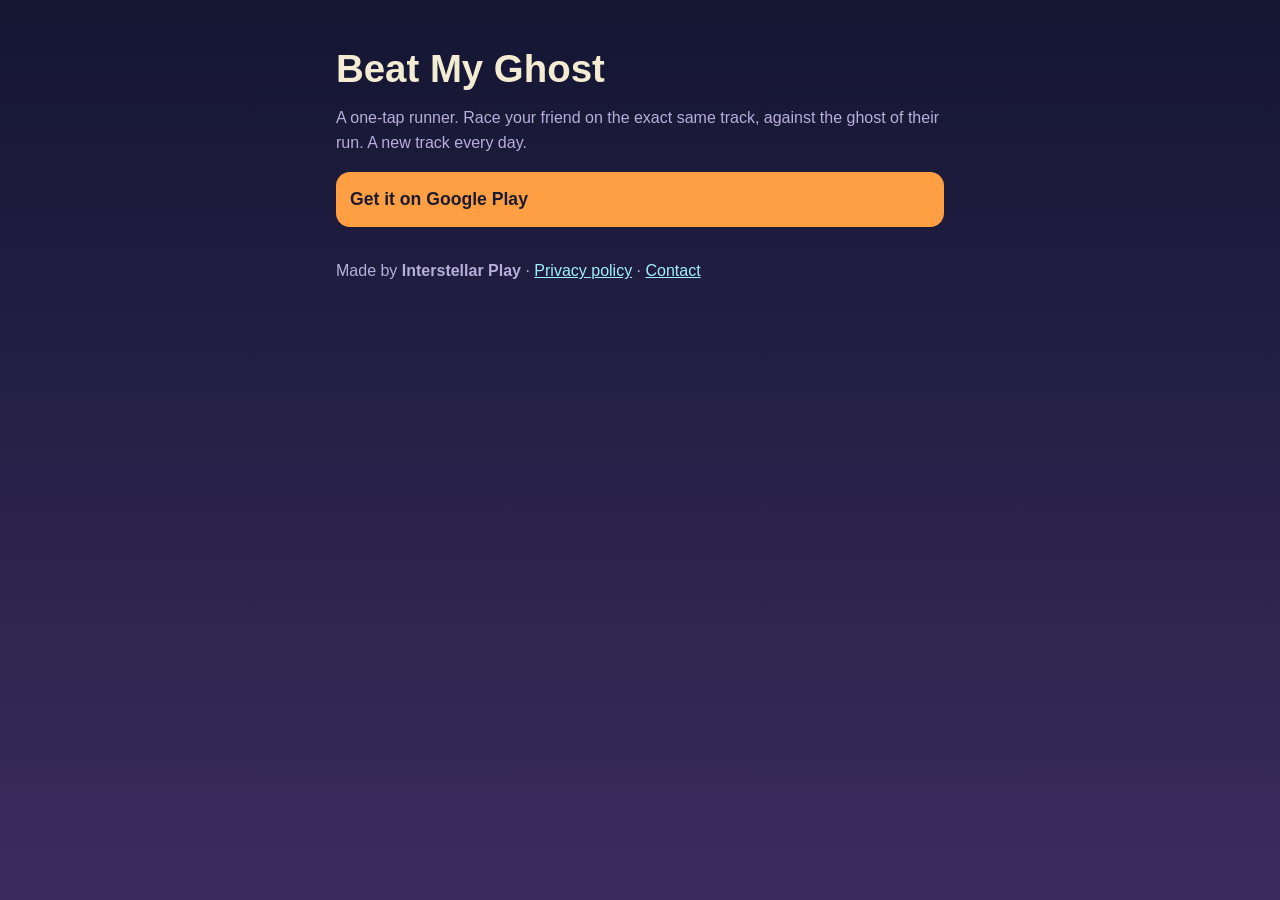
==== index.html @ 27a88cb9 "Website: home, run link page, privacy policy, app-ads.txt, assetlinks" ====
<!doctype html>
<html lang="en">
<head>
<meta charset="utf-8"><meta name="viewport" content="width=device-width, initial-scale=1">
<title>Beat My Ghost</title>
<link rel="stylesheet" href="style.css">
</head>
<body><main>
  <h1>Beat My Ghost</h1>
  <p>A one-tap runner. Race your friend on the exact same track, against the ghost of their run. A new track every day.</p>
  <a class="btn primary" href="https://play.google.com/store/apps/details?id=com.interstellarplay.beatmyghost">Get it on Google Play</a>
  <p style="margin-top:32px">Made by <strong>Interstellar Play</strong> · <a href="privacy.html">Privacy policy</a> · <a href="mailto:play.interstellargames@gmail.com">Contact</a></p>
</main></body>
</html>
---- style.css ----
:root { --bg:#141632; --bg2:#3b2c5e; --text:#f4ecd2; --muted:#b7aedc; --accent:#ff9f43; --ghost:#9ff0ff; --card:#1f1b3a; --edge:#6a5ca8; }
* { box-sizing: border-box; }
body { margin:0; min-height:100vh; font-family: "Avenir Next", Roboto, "Helvetica Neue", Arial, sans-serif;
  color:var(--text); background: linear-gradient(var(--bg), var(--bg2)) fixed; line-height:1.55; }
main { max-width: 640px; margin: 0 auto; padding: 48px 16px 64px; }
h1 { font-size: 2.4rem; line-height:1.1; margin: 0 0 12px; }
h2 { font-size: 1.2rem; margin: 32px 0 8px; color: var(--ghost); }
p, li { color: var(--muted); }
a { color: var(--ghost); }
.card { background: var(--card); border: 2px solid var(--edge); border-radius: 22px; padding: 24px; margin-top: 24px; text-align:center; }
.big { font-size: 3rem; font-weight: 700; color: var(--text); margin: 4px 0; }
.btn { display:block; padding: 14px; border-radius: 14px; margin-top: 12px; font-weight: 600; text-decoration:none; font-size: 1.1rem; }
.primary { background: var(--accent); color:#1b1b2f; }
.secondary { border: 2px solid var(--edge); color: var(--text); }
.hidden { display:none; }
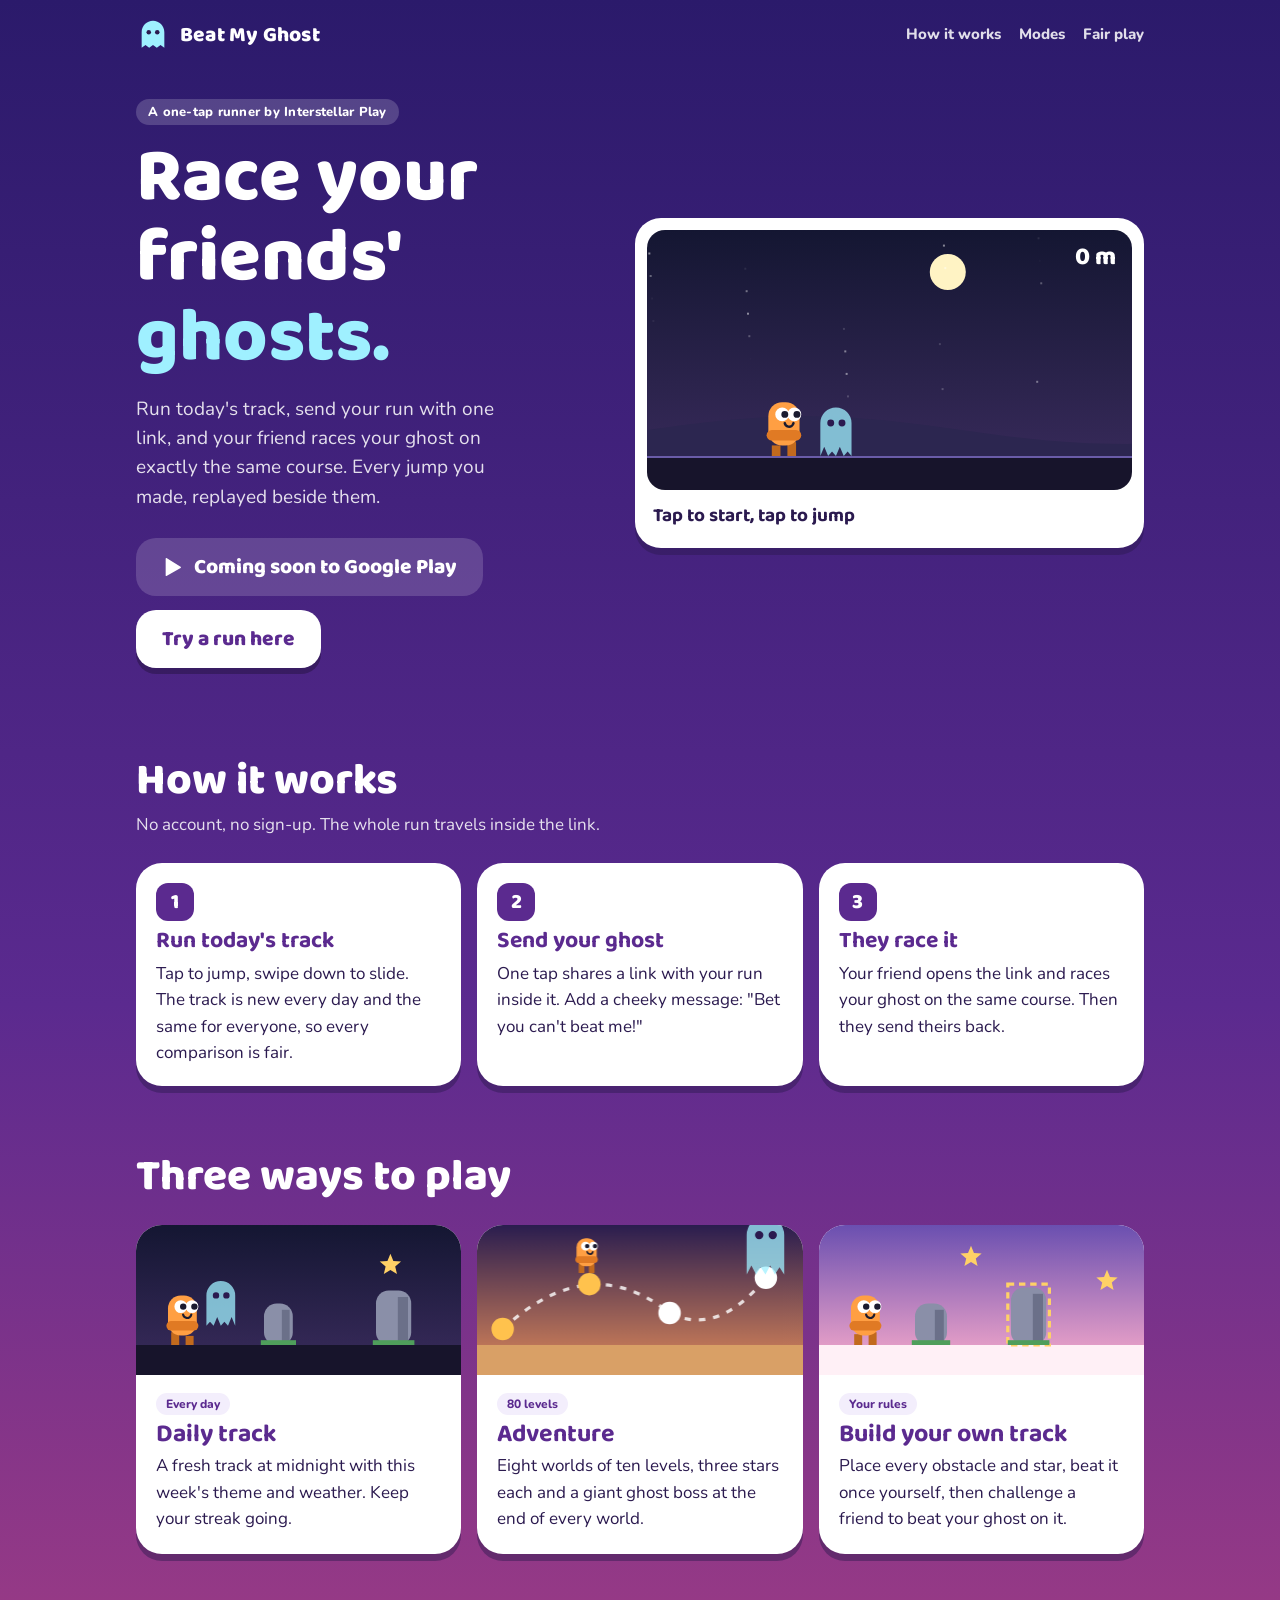
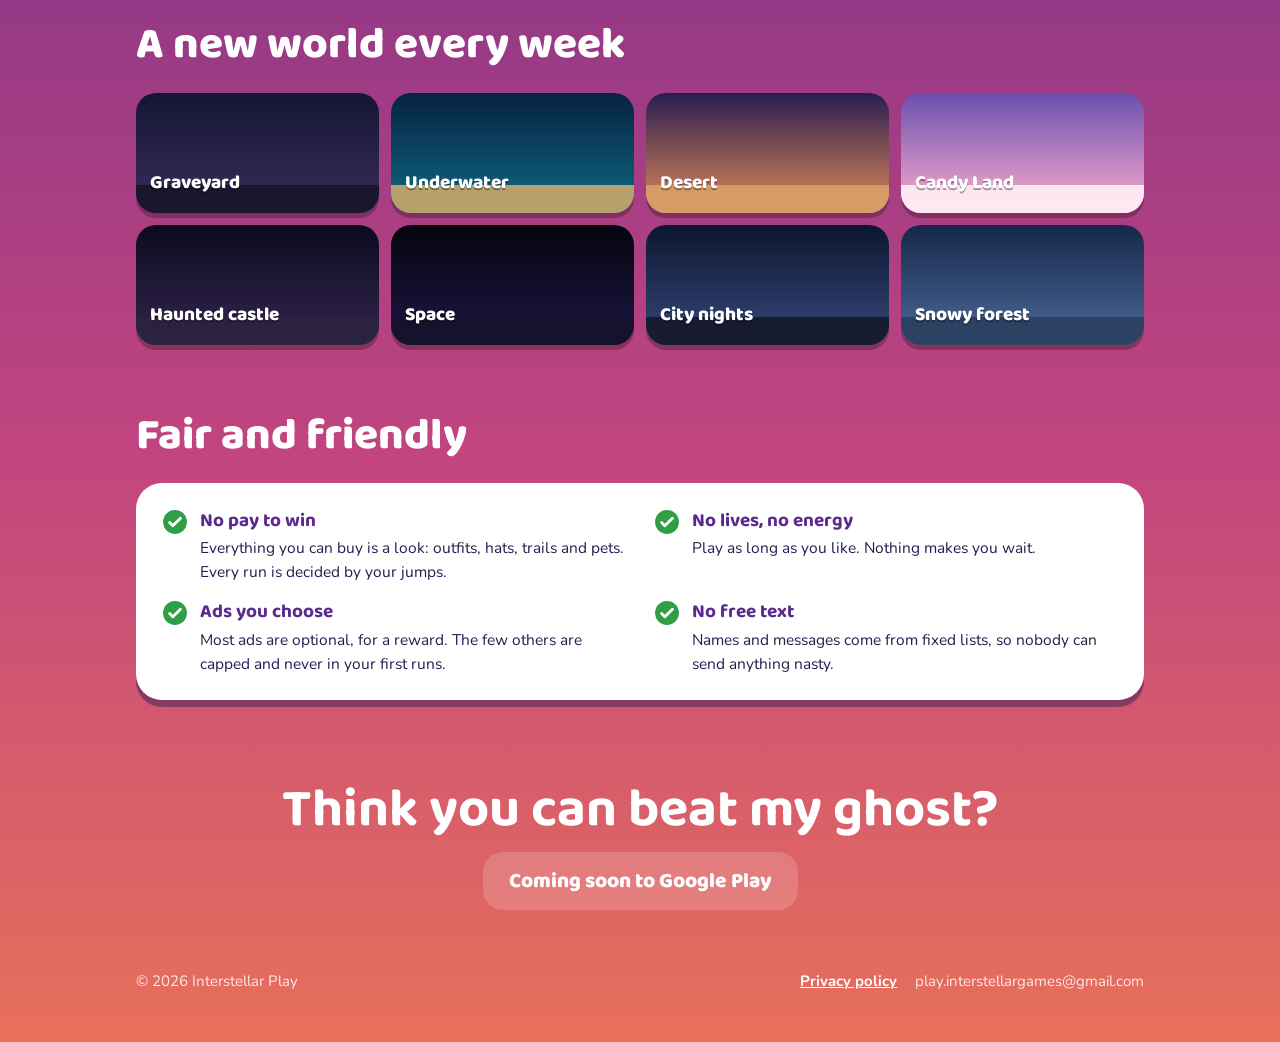
==== commit 14917791: "New site: the game's look, a playable mini run, a richer challenge page Home: hero with a one-tap mi" ====
--- a/index.html
+++ b/index.html
@@ -1,14 +1,208 @@
 <!doctype html>
 <html lang="en">
 <head>
-<meta charset="utf-8"><meta name="viewport" content="width=device-width, initial-scale=1">
-<title>Beat My Ghost</title>
-<link rel="stylesheet" href="style.css">
+<meta charset="utf-8">
+<meta name="viewport" content="width=device-width, initial-scale=1, viewport-fit=cover">
+<title>Beat My Ghost · Interstellar Play</title>
+<meta name="description" content="A one-tap runner where you race the ghost of your friend's run on the same track. A new track every day, 80 Adventure levels and tracks you build yourself.">
+<meta property="og:title" content="Beat My Ghost">
+<meta property="og:description" content="Race your friends' ghosts. A new one-tap track every day.">
+<meta property="og:image" content="https://interstellarplay.github.io/og.png">
+<meta property="og:type" content="website">
+<meta name="theme-color" content="#2b1a6b">
+<link rel="icon" href="favicon.svg" type="image/svg+xml">
+<link rel="preconnect" href="https://fonts.googleapis.com">
+<link rel="preconnect" href="https://fonts.gstatic.com" crossorigin>
+<link rel="stylesheet" href="https://fonts.googleapis.com/css2?family=Baloo+2:wght@600;800&family=Nunito:wght@600;700;800&display=swap">
+<link rel="stylesheet" href="style.css?v=2">
+<style>
+.hero { display: grid; grid-template-columns: minmax(0, 1fr) minmax(0, 1.1fr); gap: 36px; align-items: center; padding-block: 28px 56px; }
+.hero h1 { font-size: clamp(44px, 7vw, 76px); font-weight: 800; }
+.hero h1 em { font-style: normal; color: var(--ghost); }
+.hero .lede { font-size: 19px; color: var(--text-on-sky); margin-top: 16px; max-width: 34ch; }
+.cta { display: flex; flex-wrap: wrap; gap: 14px; margin-top: 26px; }
+.play { padding: 12px; }
+.play canvas { display: block; width: 100%; height: 260px; border-radius: 18px; cursor: pointer; touch-action: manipulation; }
+.play .bar { display: flex; justify-content: space-between; align-items: center; gap: 10px; padding: 12px 6px 4px; }
+.play .bar b { font-family: var(--display); font-size: 19px; color: var(--ink); }
+.play .bar span { font-size: 14px; font-weight: 800; color: var(--ink-soft); }
+.section { padding-block: 34px; }
+.section > h2 { font-size: clamp(32px, 5vw, 44px); font-weight: 800; }
+.section > p.sub { color: var(--text-on-sky); margin-top: 8px; max-width: 52ch; }
+.steps { display: grid; grid-template-columns: repeat(3, minmax(0, 1fr)); gap: 16px; margin-top: 24px; }
+.step { padding: 20px; display: flex; flex-direction: column; gap: 8px; }
+.step .n { width: 38px; height: 38px; border-radius: 12px; background: var(--sky-2); color: #fff; font-family: var(--display); font-weight: 800; font-size: 21px; display: grid; place-items: center; }
+.step h3 { font-size: 23px; color: var(--sky-2); }
+.step p { color: var(--ink); }
+.modes { display: grid; grid-template-columns: repeat(3, minmax(0, 1fr)); gap: 16px; margin-top: 24px; }
+.mode { overflow: hidden; display: flex; flex-direction: column; }
+.mode .art { height: 150px; position: relative; }
+.mode .body { padding: 18px 20px 22px; display: flex; flex-direction: column; gap: 6px; }
+.mode h3 { font-size: 25px; color: var(--sky-2); }
+.mode p { color: var(--ink); }
+.mode .tag { align-self: flex-start; font-size: 12px; font-weight: 800; padding: 2px 10px; border-radius: 999px; background: var(--card-soft); color: var(--sky-2); }
+.worlds { display: grid; grid-template-columns: repeat(4, minmax(0, 1fr)); gap: 12px; margin-top: 24px; }
+.world { border-radius: 20px; height: 120px; padding: 14px; display: flex; align-items: flex-end; font-family: var(--display); font-weight: 800; font-size: 19px; color: #fff; text-shadow: 0 2px 0 rgba(0,0,0,0.35); box-shadow: 0 5px 0 rgba(0,0,0,0.25); position: relative; overflow: hidden; }
+.world::after { content: ""; position: absolute; left: 0; right: 0; bottom: 0; height: 28px; background: var(--g); opacity: 0.9; z-index: 0; }
+.world span { position: relative; z-index: 1; }
+.fair { padding: 24px 26px; display: grid; grid-template-columns: repeat(2, minmax(0, 1fr)); gap: 14px 28px; margin-top: 24px; }
+.fair div { display: flex; gap: 12px; align-items: flex-start; }
+.fair svg { width: 26px; height: 26px; flex: none; margin-top: 2px; }
+.fair b { display: block; font-family: var(--display); font-size: 19px; color: var(--sky-2); }
+.fair p { color: var(--ink); font-size: 15.5px; }
+.final { text-align: center; padding-block: 48px 20px; display: flex; flex-direction: column; align-items: center; gap: 14px; }
+.final h2 { font-size: clamp(34px, 6vw, 54px); }
+@media (max-width: 860px) {
+  .hero { grid-template-columns: 1fr; gap: 24px; padding-top: 8px; }
+  .steps, .modes { grid-template-columns: 1fr; }
+  .worlds { grid-template-columns: repeat(2, minmax(0, 1fr)); }
+  .fair { grid-template-columns: 1fr; }
+}
+</style>
 </head>
-<body><main>
-  <h1>Beat My Ghost</h1>
-  <p>A one-tap runner. Race your friend on the exact same track, against the ghost of their run. A new track every day.</p>
-  <a class="btn primary" href="https://play.google.com/store/apps/details?id=com.interstellarplay.beatmyghost">Get it on Google Play</a>
-  <p style="margin-top:32px">Made by <strong>Interstellar Play</strong> · <a href="privacy.html">Privacy policy</a> · <a href="mailto:play.interstellargames@gmail.com">Contact</a></p>
-</main></body>
+<body>
+<div class="wrap">
+  <header class="top">
+    <a class="brand" href="./" aria-label="Beat My Ghost home">
+      <svg viewBox="0 0 24 24" aria-hidden="true"><path fill="#9ff0ff" d="M12 2C7.6 2 4 5.6 4 10v11l2.7-2 2.6 2 2.7-2 2.7 2 2.6-2 2.7 2V10C20 5.6 16.4 2 12 2z"/><circle cx="9" cy="10" r="1.6" fill="#2b1a4f"/><circle cx="15" cy="10" r="1.6" fill="#2b1a4f"/></svg>
+      <b>Beat My Ghost</b>
+    </a>
+    <nav aria-label="Sections"><a href="#how">How it works</a><a href="#modes">Modes</a><a href="#fair">Fair play</a></nav>
+  </header>
+
+  <section class="hero">
+    <div>
+      <span class="chip">A one-tap runner by Interstellar Play</span>
+      <h1 style="margin-top:14px">Race your friends' <em>ghosts.</em></h1>
+      <p class="lede">Run today's track, send your run with one link, and your friend races your ghost on exactly the same course. Every jump you made, replayed beside them.</p>
+      <div class="cta">
+        <span class="btn soon" aria-disabled="true">
+          <svg viewBox="0 0 24 24" aria-hidden="true"><path fill="#fff" d="M4 2.8v18.4c0 .5.5.8.9.6l15.4-8.7c.5-.3.5-1 0-1.3L4.9 2.2C4.5 2 4 2.3 4 2.8z"/></svg>
+          Coming soon to Google Play
+        </span>
+        <a class="btn white" href="#try">Try a run here</a>
+      </div>
+    </div>
+    <div class="card play" id="try">
+      <canvas id="game" tabindex="0" aria-label="Mini run: tap or press space to jump"></canvas>
+      <div class="bar"><b id="status">Tap to start, tap to jump</b><span id="best"></span></div>
+    </div>
+  </section>
+
+  <section class="section" id="how">
+    <h2>How it works</h2>
+    <p class="sub">No account, no sign-up. The whole run travels inside the link.</p>
+    <div class="steps">
+      <div class="card step"><span class="n">1</span><h3>Run today's track</h3><p>Tap to jump, swipe down to slide. The track is new every day and the same for everyone, so every comparison is fair.</p></div>
+      <div class="card step"><span class="n">2</span><h3>Send your ghost</h3><p>One tap shares a link with your run inside it. Add a cheeky message: "Bet you can't beat me!"</p></div>
+      <div class="card step"><span class="n">3</span><h3>They race it</h3><p>Your friend opens the link and races your ghost on the same course. Then they send theirs back.</p></div>
+    </div>
+  </section>
+
+  <section class="section" id="modes">
+    <h2>Three ways to play</h2>
+    <div class="modes">
+      <div class="card mode"><canvas class="art" data-art="daily" aria-hidden="true"></canvas><div class="body"><span class="tag">Every day</span><h3>Daily track</h3><p>A fresh track at midnight with this week's theme and weather. Keep your streak going.</p></div></div>
+      <div class="card mode"><canvas class="art" data-art="adventure" aria-hidden="true"></canvas><div class="body"><span class="tag">80 levels</span><h3>Adventure</h3><p>Eight worlds of ten levels, three stars each and a giant ghost boss at the end of every world.</p></div></div>
+      <div class="card mode"><canvas class="art" data-art="build" aria-hidden="true"></canvas><div class="body"><span class="tag">Your rules</span><h3>Build your own track</h3><p>Place every obstacle and star, beat it once yourself, then challenge a friend to beat your ghost on it.</p></div></div>
+    </div>
+  </section>
+
+  <section class="section">
+    <h2>A new world every week</h2>
+    <div class="worlds">
+      <div class="world" style="background:linear-gradient(#141632,#3b2c5e);--g:#17142b"><span>Graveyard</span></div>
+      <div class="world" style="background:linear-gradient(#06223f,#0f6a86);--g:#c9a86a"><span>Underwater</span></div>
+      <div class="world" style="background:linear-gradient(#2a1d4f,#e08a5a);--g:#d9a066"><span>Desert</span></div>
+      <div class="world" style="background:linear-gradient(#6a4fb0,#ffafcc);--g:#fff0f6"><span>Candy Land</span></div>
+      <div class="world" style="background:linear-gradient(#0b0a1e,#34264f);--g:#2b2440"><span>Haunted castle</span></div>
+      <div class="world" style="background:linear-gradient(#04050d,#1c1747);--g:#15122b"><span>Space</span></div>
+      <div class="world" style="background:linear-gradient(#0d1630,#34497a);--g:#14182a"><span>City nights</span></div>
+      <div class="world" style="background:linear-gradient(#16274a,#4d6b99);--g:#2a3f5f"><span>Snowy forest</span></div>
+    </div>
+  </section>
+
+  <section class="section" id="fair">
+    <h2>Fair and friendly</h2>
+    <div class="card fair">
+      <div><svg viewBox="0 0 24 24" aria-hidden="true"><circle cx="12" cy="12" r="11" fill="#2f9e44"/><path d="M7 12.5l3 3 7-7" stroke="#fff" stroke-width="2.6" fill="none" stroke-linecap="round" stroke-linejoin="round"/></svg><p><b>No pay to win</b>Everything you can buy is a look: outfits, hats, trails and pets. Every run is decided by your jumps.</p></div>
+      <div><svg viewBox="0 0 24 24" aria-hidden="true"><circle cx="12" cy="12" r="11" fill="#2f9e44"/><path d="M7 12.5l3 3 7-7" stroke="#fff" stroke-width="2.6" fill="none" stroke-linecap="round" stroke-linejoin="round"/></svg><p><b>No lives, no energy</b>Play as long as you like. Nothing makes you wait.</p></div>
+      <div><svg viewBox="0 0 24 24" aria-hidden="true"><circle cx="12" cy="12" r="11" fill="#2f9e44"/><path d="M7 12.5l3 3 7-7" stroke="#fff" stroke-width="2.6" fill="none" stroke-linecap="round" stroke-linejoin="round"/></svg><p><b>Ads you choose</b>Most ads are optional, for a reward. The few others are capped and never in your first runs.</p></div>
+      <div><svg viewBox="0 0 24 24" aria-hidden="true"><circle cx="12" cy="12" r="11" fill="#2f9e44"/><path d="M7 12.5l3 3 7-7" stroke="#fff" stroke-width="2.6" fill="none" stroke-linecap="round" stroke-linejoin="round"/></svg><p><b>No free text</b>Names and messages come from fixed lists, so nobody can send anything nasty.</p></div>
+    </div>
+  </section>
+
+  <section class="final">
+    <h2>Think you can beat my ghost?</h2>
+    <span class="btn soon" aria-disabled="true">Coming soon to Google Play</span>
+  </section>
+
+  <footer>
+    <div class="row">
+      <span>© 2026 Interstellar Play</span>
+      <nav aria-label="Footer"><a href="privacy.html">Privacy policy</a><span>play.interstellargames@gmail.com</span></nav>
+    </div>
+  </footer>
+</div>
+<script src="art.js?v=2"></script>
+<script>
+(function () {
+  var status = document.getElementById("status"), bestEl = document.getElementById("best");
+  var game = Art.miniGame(document.getElementById("game"), {
+    ghostEnd: 150,
+    onState: function (s, m, best) {
+      if (s === "playing") status.textContent = "Beat Max's ghost: 150 m";
+      else if (s === "beat") status.textContent = "You beat Max's ghost!";
+      else if (s === "over") {
+        status.textContent = m > 150 ? "You beat Max with " + m + " m! Tap to go again" : "Crashed at " + m + " m. Tap to retry";
+        bestEl.textContent = "Best " + best + " m";
+      }
+    }
+  });
+  if (game.best() > 0) bestEl.textContent = "Best " + game.best() + " m";
+
+  // Little scenes on the mode cards.
+  var arts = document.querySelectorAll("canvas[data-art]");
+  function paint() {
+    arts.forEach(function (cv) {
+      var r = cv.getBoundingClientRect(), dpr = Math.min(devicePixelRatio || 1, 2);
+      cv.width = r.width * dpr; cv.height = r.height * dpr;
+      var c = cv.getContext("2d");
+      c.setTransform(dpr, 0, 0, dpr, 0, 0);
+      var W = r.width, H = r.height, gy = H - 30, kind = cv.dataset.art;
+      var top = { daily: ["#141632", "#3b2c5e"], adventure: ["#2a1d4f", "#e08a5a"], build: ["#6a4fb0", "#ffafcc"] }[kind];
+      var gr = c.createLinearGradient(0, 0, 0, H);
+      gr.addColorStop(0, top[0]); gr.addColorStop(1, top[1]);
+      c.fillStyle = gr; c.fillRect(0, 0, W, H);
+      c.fillStyle = kind === "adventure" ? "#d9a066" : kind === "build" ? "#fff0f6" : "#17142b";
+      c.fillRect(0, gy, W, H - gy);
+      c.save(); c.translate(0, gy); c.scale(1.6, 1.6);
+      if (kind === "daily") {
+        Art.stone(c, 80, 0, 18, 26); Art.stone(c, 150, 0, 22, 34);
+        Art.star(c, 159, -50, 7);
+        Art.ghost(c, 44, -12, 1, 1); Art.runner(c, 20, 0, 1, 0.3);
+      } else if (kind === "adventure") {
+        c.strokeStyle = "rgba(255,255,255,0.8)"; c.lineWidth = 2; c.setLineDash([4, 5]);
+        c.beginPath(); c.moveTo(16, -10); c.quadraticCurveTo(70, -60, 120, -20); c.quadraticCurveTo(150, -5, 180, -42); c.stroke();
+        c.setLineDash([]);
+        [[16, -10], [70, -38], [120, -20], [180, -42]].forEach(function (p, i) {
+          c.fillStyle = i < 2 ? "#ffc24d" : "#fff"; c.beginPath(); c.arc(p[0], p[1], 7, 0, 7); c.fill();
+        });
+        Art.ghost(c, 168, -44, 1.3, 2);
+        Art.runner(c, 62, -45, 0.7, 0);
+      } else {
+        c.strokeStyle = "#ffd166"; c.lineWidth = 2; c.setLineDash([4, 3]);
+        c.strokeRect(118, -38, 26, 38); c.setLineDash([]);
+        Art.stone(c, 60, 0, 20, 26); Art.stone(c, 120, 0, 22, 36);
+        Art.star(c, 95, -55, 7); Art.star(c, 180, -40, 7);
+        Art.runner(c, 20, 0, 1, 0.5);
+      }
+      c.restore();
+    });
+  }
+  paint();
+  addEventListener("resize", paint);
+})();
+</script>
+</body>
 </html>
--- a/style.css
+++ b/style.css
@@ -1,15 +1,109 @@
-:root { --bg:#141632; --bg2:#3b2c5e; --text:#f4ecd2; --muted:#b7aedc; --accent:#ff9f43; --ghost:#9ff0ff; --card:#1f1b3a; --edge:#6a5ca8; }
+/* Interstellar Play site: the game's B2 look (night-to-sunset sky, white cards
+   with a darker lip, gold buttons). One deliberate look, the same in light and
+   dark mode, so every colour is set explicitly. */
+:root {
+  --sky-1: #2b1a6b;
+  --sky-2: #5b2a8f;
+  --sky-3: #c2457f;
+  --sky-4: #ff9f43;
+  --ink: #2b1a4f;
+  --ink-soft: #6b5d8f;
+  --card: #ffffff;
+  --card-soft: #f3eefc;
+  --lip: rgba(43, 26, 79, 0.45);
+  --gold: #ffc24d;
+  --gold-lip: #c26a1d;
+  --ghost: #9ff0ff;
+  --runner: #ff9f43;
+  --white: #ffffff;
+  --text-on-sky: rgba(255, 255, 255, 0.86);
+  --display: "Baloo 2", "Trebuchet MS", system-ui, sans-serif;
+  --body: "Nunito", "Segoe UI", system-ui, sans-serif;
+  color-scheme: dark;
+}
 * { box-sizing: border-box; }
-body { margin:0; min-height:100vh; font-family: "Avenir Next", Roboto, "Helvetica Neue", Arial, sans-serif;
-  color:var(--text); background: linear-gradient(var(--bg), var(--bg2)) fixed; line-height:1.55; }
-main { max-width: 640px; margin: 0 auto; padding: 48px 16px 64px; }
-h1 { font-size: 2.4rem; line-height:1.1; margin: 0 0 12px; }
-h2 { font-size: 1.2rem; margin: 32px 0 8px; color: var(--ghost); }
-p, li { color: var(--muted); }
+html { background: var(--sky-1); }
+body {
+  margin: 0;
+  font-family: var(--body);
+  font-size: 17px;
+  line-height: 1.55;
+  color: var(--white);
+  background: linear-gradient(180deg, var(--sky-1) 0%, var(--sky-2) 38%, var(--sky-3) 78%, #e8705a 100%);
+  min-height: 100%;
+}
+.wrap {
+  max-width: 1040px;
+  margin: 0 auto;
+  padding-left: max(16px, env(safe-area-inset-left, 0px));
+  padding-right: max(16px, env(safe-area-inset-right, 0px));
+}
+h1, h2, h3 { font-family: var(--display); line-height: 1.05; margin: 0; text-wrap: balance; }
+p { margin: 0; }
 a { color: var(--ghost); }
-.card { background: var(--card); border: 2px solid var(--edge); border-radius: 22px; padding: 24px; margin-top: 24px; text-align:center; }
-.big { font-size: 3rem; font-weight: 700; color: var(--text); margin: 4px 0; }
-.btn { display:block; padding: 14px; border-radius: 14px; margin-top: 12px; font-weight: 600; text-decoration:none; font-size: 1.1rem; }
-.primary { background: var(--accent); color:#1b1b2f; }
-.secondary { border: 2px solid var(--edge); color: var(--text); }
-.hidden { display:none; }
+a:focus-visible, button:focus-visible { outline: 3px solid var(--gold); outline-offset: 3px; }
+
+/* Top bar */
+.top { display: flex; align-items: center; justify-content: space-between; gap: 12px; padding-block: 18px; }
+.brand { display: flex; align-items: center; gap: 10px; text-decoration: none; color: var(--white); }
+.brand svg { width: 34px; height: 34px; flex: none; }
+.brand b { font-family: var(--display); font-size: 21px; font-weight: 800; letter-spacing: 0.01em; }
+.top nav { display: flex; gap: 18px; font-weight: 800; font-size: 15px; }
+.top nav a { color: var(--text-on-sky); text-decoration: none; }
+.top nav a:hover { color: var(--white); }
+
+/* Buttons */
+.btn {
+  display: inline-flex; align-items: center; justify-content: center; gap: 10px;
+  min-height: 58px; padding: 0 26px; border-radius: 20px; border: none;
+  font-family: var(--display); font-weight: 800; font-size: 21px; text-decoration: none; cursor: pointer;
+  background: var(--gold); color: #3b1f6e; box-shadow: 0 6px 0 var(--gold-lip);
+  transition: transform 0.08s ease, box-shadow 0.08s ease;
+}
+.btn:active { transform: translateY(5px); box-shadow: 0 1px 0 var(--gold-lip); }
+.btn.white { background: var(--white); color: var(--sky-2); box-shadow: 0 6px 0 rgba(0, 0, 0, 0.25); }
+.btn.white:active { box-shadow: 0 1px 0 rgba(0, 0, 0, 0.25); }
+.btn.soon { background: rgba(255, 255, 255, 0.16); color: var(--white); box-shadow: none; cursor: default; }
+.btn svg { width: 22px; height: 22px; flex: none; }
+.card .btn.soon { background: var(--card-soft); color: var(--sky-2); }
+.card .btn.soon svg path { fill: var(--sky-2); }
+
+/* Cards */
+.card { background: var(--card); color: var(--ink); border-radius: 26px; box-shadow: 0 7px 0 var(--lip); }
+.chip {
+  display: inline-block; padding: 3px 12px; border-radius: 999px; font-weight: 800; font-size: 13px;
+  background: rgba(255, 255, 255, 0.18); color: var(--white); letter-spacing: 0.02em;
+}
+
+/* Footer */
+footer { padding-block: 40px 48px; color: var(--text-on-sky); font-size: 15px; }
+footer .row { display: flex; flex-wrap: wrap; gap: 10px 22px; align-items: center; justify-content: space-between; }
+footer nav { display: flex; flex-wrap: wrap; gap: 8px 18px; }
+footer a { color: var(--white); font-weight: 700; }
+
+/* Long text pages (privacy) */
+.doc { padding: 26px 22px; margin-block: 8px 24px; max-width: 760px; }
+.doc h1 { font-size: 34px; color: var(--sky-2); margin-bottom: 6px; }
+.doc h2 { font-size: 22px; color: var(--sky-2); margin: 26px 0 6px; }
+.doc p, .doc li { color: var(--ink); max-width: 68ch; }
+.doc p + p { margin-top: 10px; }
+.doc a { color: var(--sky-2); }
+
+@media (max-width: 560px) {
+  body { font-size: 16px; }
+  .top nav { display: none; }
+  .btn { width: 100%; font-size: 18px; padding: 0 16px; min-height: 54px; }
+}
+@media (prefers-reduced-motion: reduce) {
+  .btn { transition: none; }
+}
+
+/* Plain pages that are just <body><main> (Dodge Kingdom's privacy policy). */
+body > main:not(.page) {
+  max-width: 760px; margin: 0 auto; padding-block: 40px 56px;
+  padding-left: max(16px, env(safe-area-inset-left, 0px)); padding-right: max(16px, env(safe-area-inset-right, 0px));
+}
+body > main:not(.page) h1 { font-size: 38px; margin-bottom: 10px; }
+body > main:not(.page) h2 { font-size: 23px; margin: 26px 0 6px; color: var(--ghost); }
+body > main:not(.page) p, body > main:not(.page) li { color: var(--text-on-sky); max-width: 68ch; }
+body > main:not(.page) p + p { margin-top: 10px; }
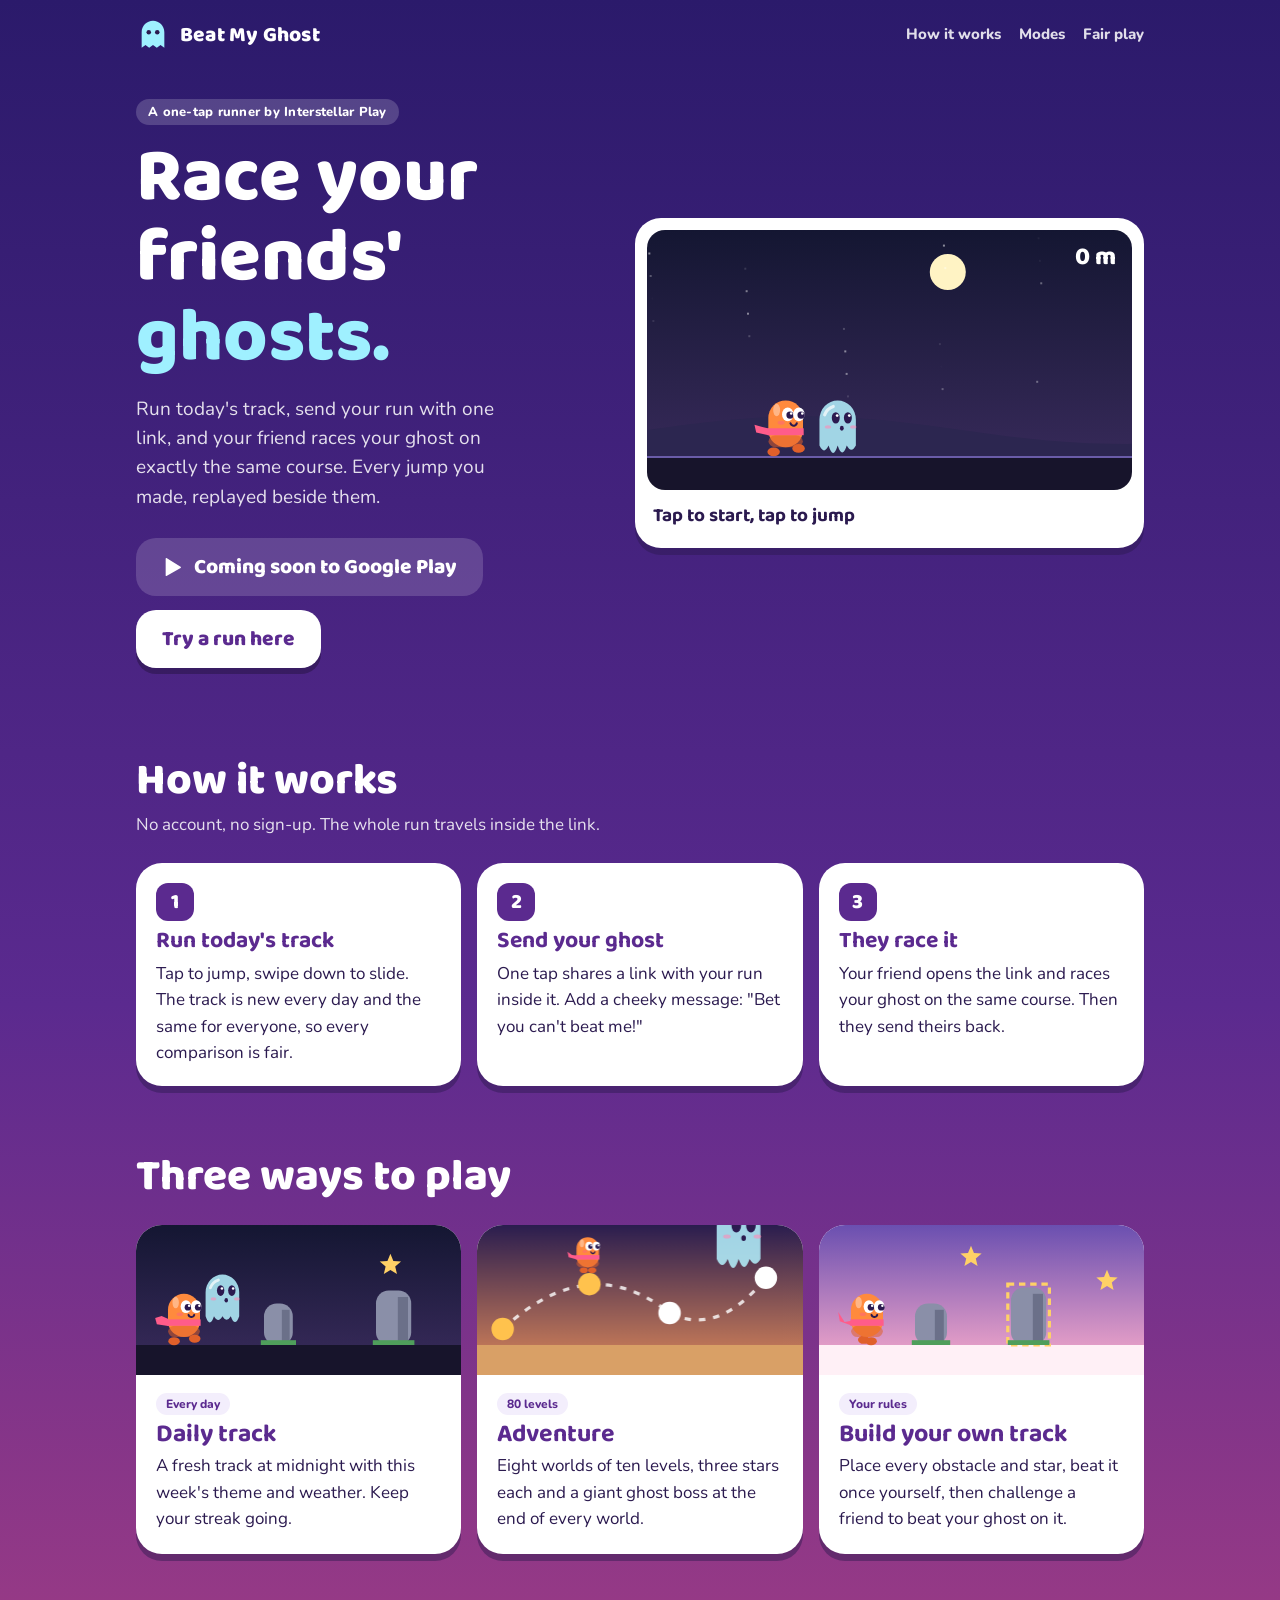
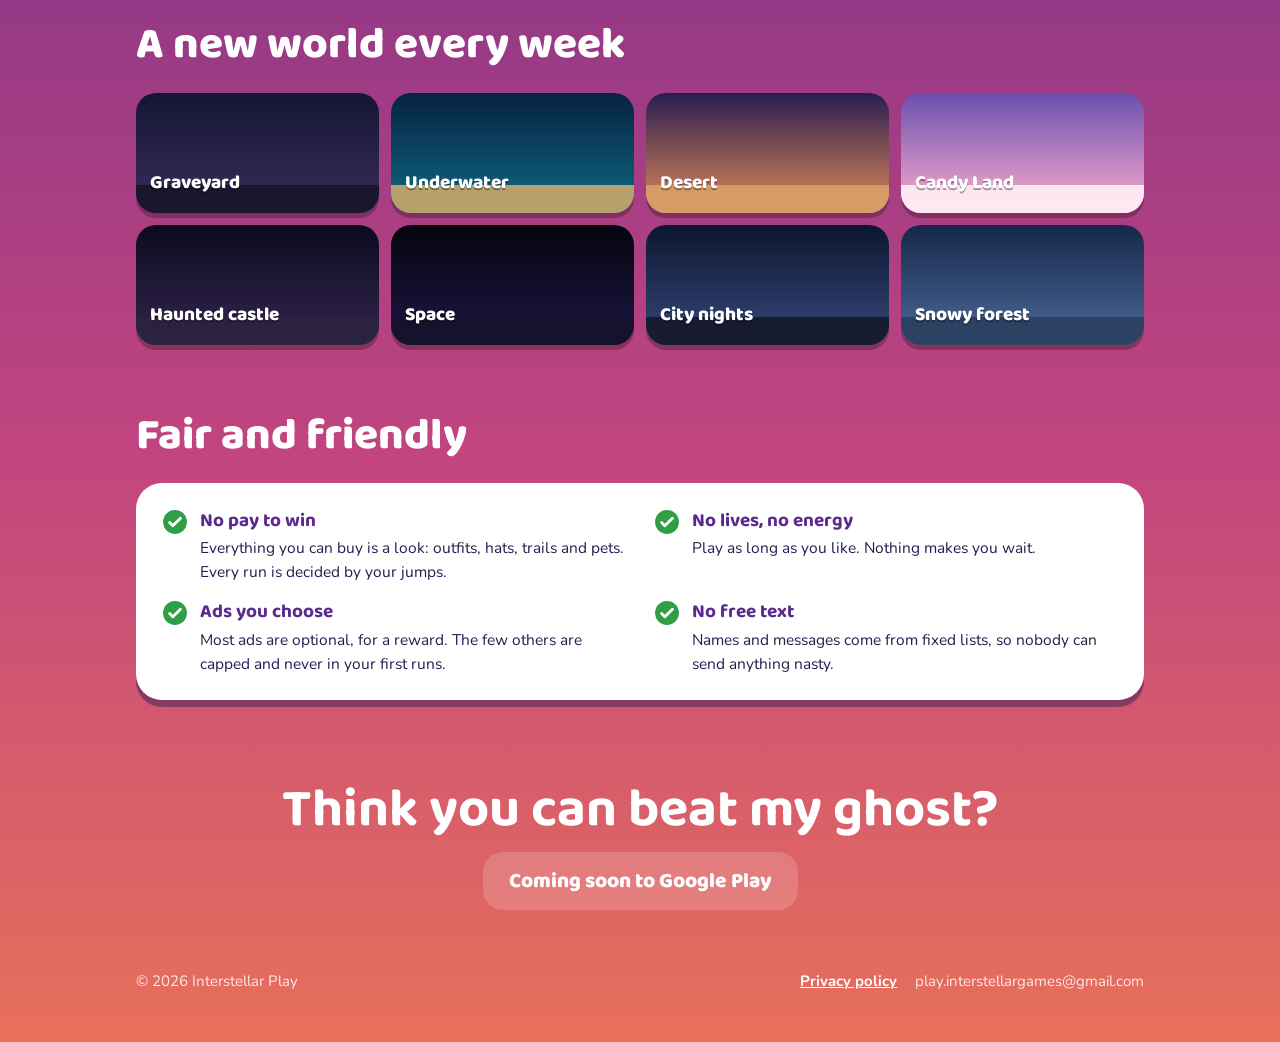
==== commit e9398907: "Bean and Boo, the Jelly characters, on the site and in the link preview Co-Authored-By: Claude Opus " ====
--- a/index.html
+++ b/index.html
@@ -144,7 +144,7 @@
     </div>
   </footer>
 </div>
-<script src="art.js?v=2"></script>
+<script src="art.js?v=3"></script>
 <script>
 (function () {
   var status = document.getElementById("status"), bestEl = document.getElementById("best");
@@ -188,7 +188,7 @@
         [[16, -10], [70, -38], [120, -20], [180, -42]].forEach(function (p, i) {
           c.fillStyle = i < 2 ? "#ffc24d" : "#fff"; c.beginPath(); c.arc(p[0], p[1], 7, 0, 7); c.fill();
         });
-        Art.ghost(c, 168, -44, 1.3, 2);
+        Art.ghost(c, 150, -46, 1.3, 2);
         Art.runner(c, 62, -45, 0.7, 0);
       } else {
         c.strokeStyle = "#ffd166"; c.lineWidth = 2; c.setLineDash([4, 3]);
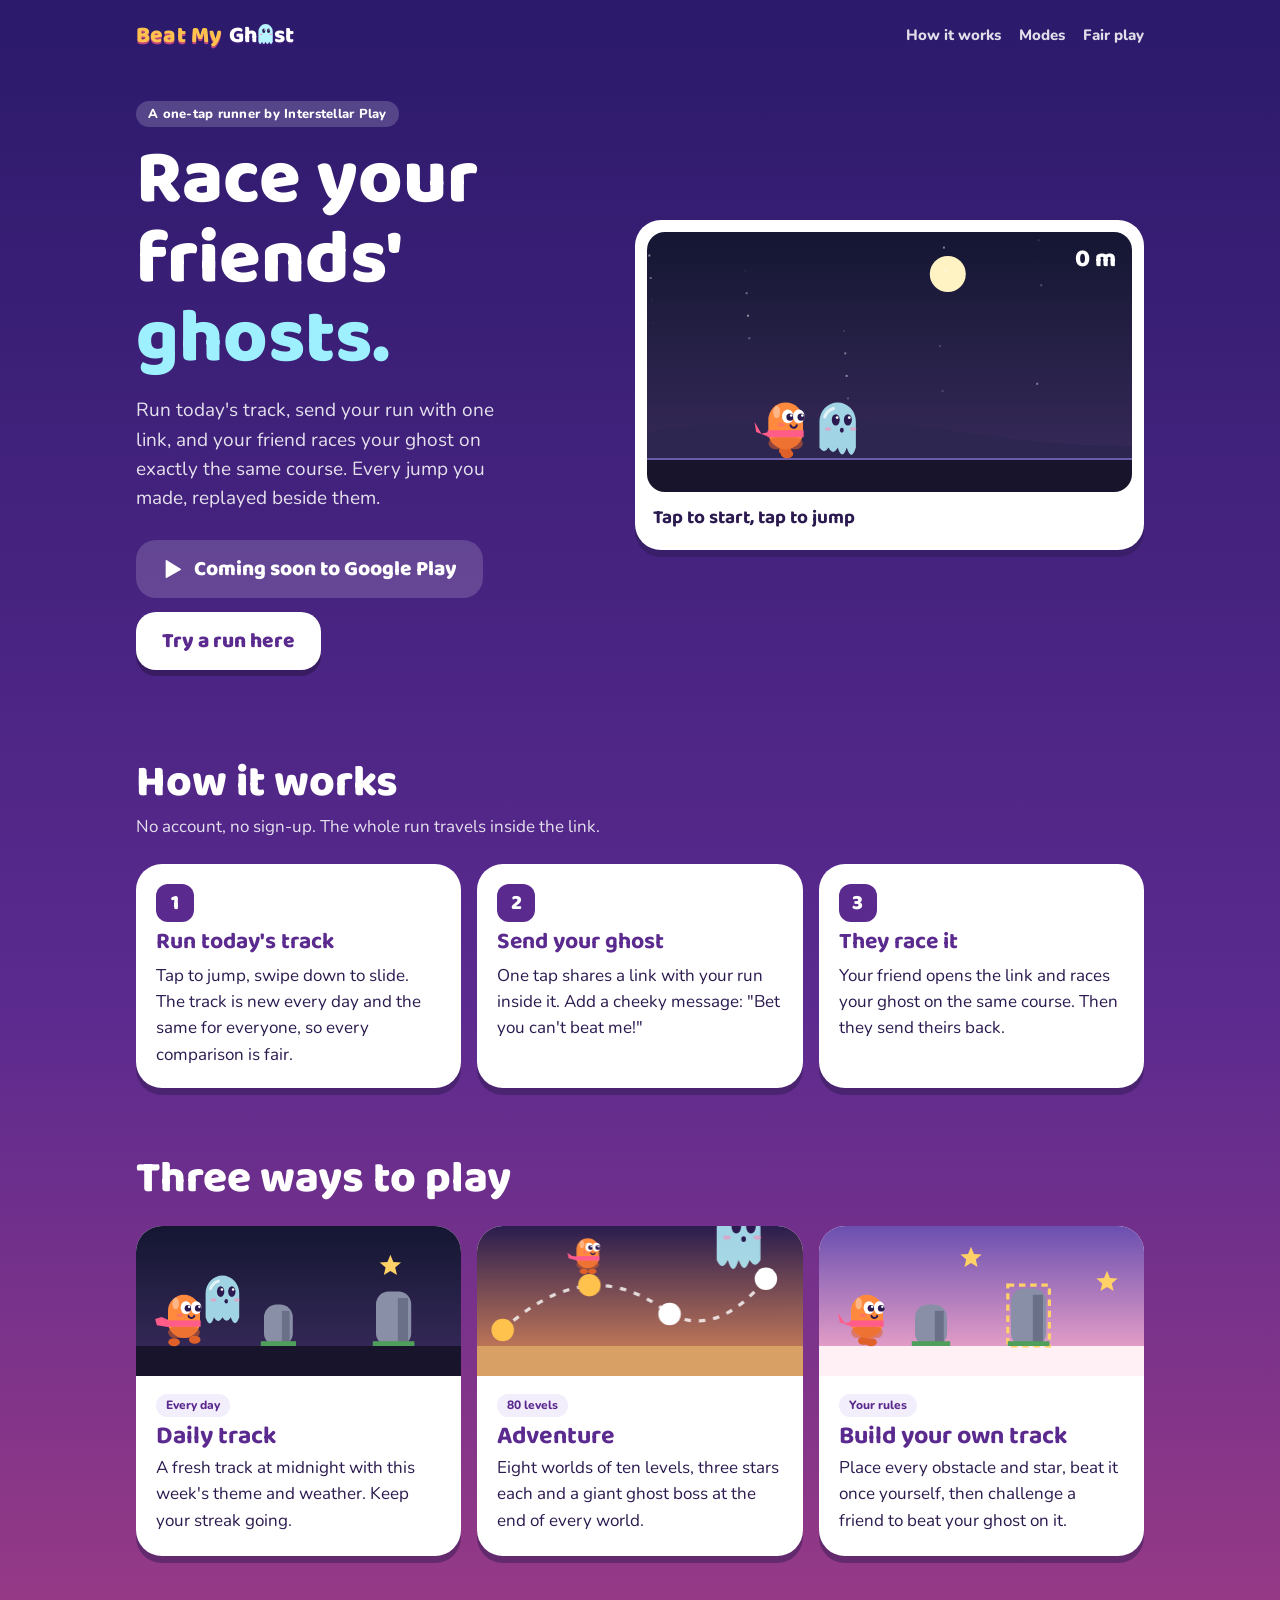
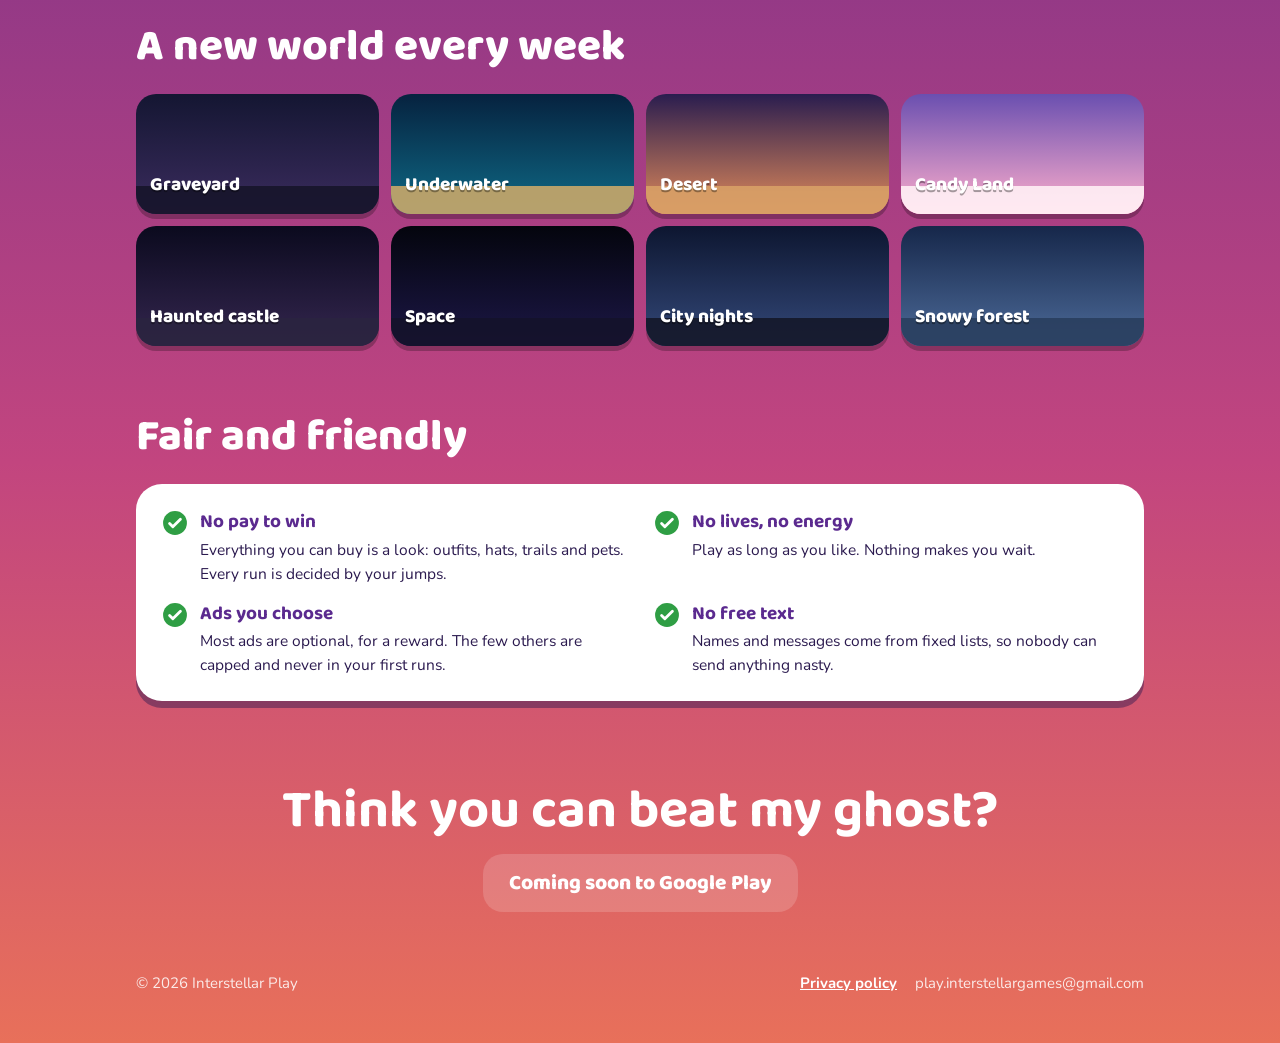
==== commit baa6bda9: "The logo with Boo as the o, in the header and the link preview Co-Authored-By: Claude Opus 5.5 <nore" ====
--- a/index.html
+++ b/index.html
@@ -14,7 +14,7 @@
 <link rel="preconnect" href="https://fonts.googleapis.com">
 <link rel="preconnect" href="https://fonts.gstatic.com" crossorigin>
 <link rel="stylesheet" href="https://fonts.googleapis.com/css2?family=Baloo+2:wght@600;800&family=Nunito:wght@600;700;800&display=swap">
-<link rel="stylesheet" href="style.css?v=2">
+<link rel="stylesheet" href="style.css?v=3">
 <style>
 .hero { display: grid; grid-template-columns: minmax(0, 1fr) minmax(0, 1.1fr); gap: 36px; align-items: center; padding-block: 28px 56px; }
 .hero h1 { font-size: clamp(44px, 7vw, 76px); font-weight: 800; }
@@ -64,8 +64,7 @@
 <div class="wrap">
   <header class="top">
     <a class="brand" href="./" aria-label="Beat My Ghost home">
-      <svg viewBox="0 0 24 24" aria-hidden="true"><path fill="#9ff0ff" d="M12 2C7.6 2 4 5.6 4 10v11l2.7-2 2.6 2 2.7-2 2.7 2 2.6-2 2.7 2V10C20 5.6 16.4 2 12 2z"/><circle cx="9" cy="10" r="1.6" fill="#2b1a4f"/><circle cx="15" cy="10" r="1.6" fill="#2b1a4f"/></svg>
-      <b>Beat My Ghost</b>
+      <b class="wordmark"><span class="beat">Beat My</span> Gh<svg class="boo-o" viewBox="-11 -33 22 31" aria-hidden="true"><path fill="#b6f4ff" d="M-10.5 -6 L-10.5 -21 A10.5 11 0 0 1 10.5 -21 L10.5 -6 Q7.9 0.4 5.25 -6 Q2.6 0.4 0 -6 Q-2.6 0.4 -5.25 -6 Q-7.9 0.4 -10.5 -6 Z"/><ellipse cx="-2.6" cy="-22" rx="2.3" ry="3.3" fill="#2b1a4f"/><ellipse cx="4.4" cy="-22" rx="2.3" ry="3.3" fill="#2b1a4f"/><circle cx="-1.8" cy="-23.3" r="0.8" fill="#fff"/><circle cx="5.2" cy="-23.3" r="0.8" fill="#fff"/><ellipse cx="-6.4" cy="-16.8" rx="1.8" ry="1" fill="#ff8ab5"/><ellipse cx="7.4" cy="-16.8" rx="1.8" ry="1" fill="#ff8ab5"/></svg>st</b>
     </a>
     <nav aria-label="Sections"><a href="#how">How it works</a><a href="#modes">Modes</a><a href="#fair">Fair play</a></nav>
   </header>
--- a/style.css
+++ b/style.css
@@ -46,8 +46,12 @@
 /* Top bar */
 .top { display: flex; align-items: center; justify-content: space-between; gap: 12px; padding-block: 18px; }
 .brand { display: flex; align-items: center; gap: 10px; text-decoration: none; color: var(--white); }
-.brand svg { width: 34px; height: 34px; flex: none; }
-.brand b { font-family: var(--display); font-size: 21px; font-weight: 800; letter-spacing: 0.01em; }
+.brand > svg { width: 34px; height: 34px; flex: none; }
+.brand b { font-family: var(--display); font-size: 23px; font-weight: 800; letter-spacing: 0.01em; }
+/* The logo: "Beat My" in gold, Boo standing in for the "o" of "Ghost". */
+.wordmark { display: inline-flex; align-items: baseline; white-space: nowrap; text-shadow: 0 2px 0 #3a1d7a; }
+.wordmark .beat { color: var(--gold); text-shadow: 0 2px 0 #c2457f; margin-right: 0.28em; }
+.wordmark .boo-o { width: 0.66em; height: 0.92em; margin: 0 0.02em; align-self: baseline; transform: translateY(0.1em); filter: drop-shadow(0 2px 0 #3a1d7a); }
 .top nav { display: flex; gap: 18px; font-weight: 800; font-size: 15px; }
 .top nav a { color: var(--text-on-sky); text-decoration: none; }
 .top nav a:hover { color: var(--white); }
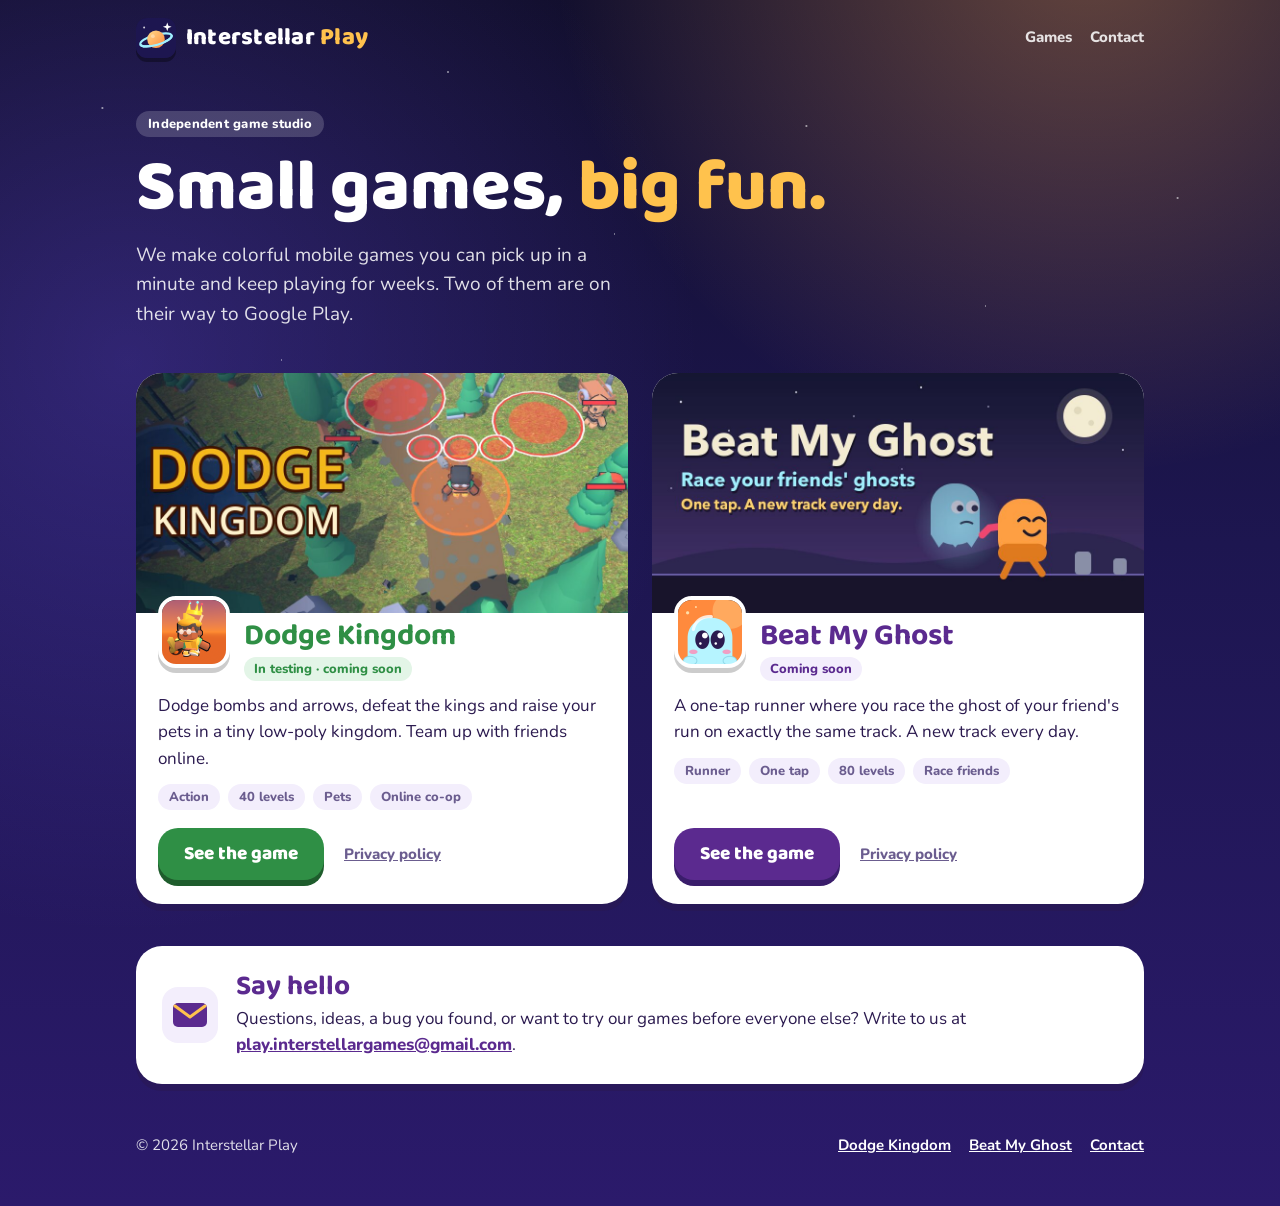
==== commit 152317cc: "Studio home with a card per game; Dodge Kingdom page; Beat My Ghost page moves to /beat-my-ghost/ - " ====
--- a/index.html
+++ b/index.html
@@ -3,205 +3,136 @@
 <head>
 <meta charset="utf-8">
 <meta name="viewport" content="width=device-width, initial-scale=1, viewport-fit=cover">
-<title>Beat My Ghost · Interstellar Play</title>
-<meta name="description" content="A one-tap runner where you race the ghost of your friend's run on the same track. A new track every day, 80 Adventure levels and tracks you build yourself.">
-<meta property="og:title" content="Beat My Ghost">
-<meta property="og:description" content="Race your friends' ghosts. A new one-tap track every day.">
-<meta property="og:image" content="https://interstellarplay.github.io/og.png">
+<title>Interstellar Play · Mobile games</title>
+<meta name="description" content="Interstellar Play is an independent studio making colorful mobile games you can play in minutes: Dodge Kingdom and Beat My Ghost.">
+<meta property="og:title" content="Interstellar Play">
+<meta property="og:description" content="Colorful mobile games you can play in minutes: Dodge Kingdom and Beat My Ghost.">
+<meta property="og:image" content="https://interstellarplay.github.io/og-studio.jpg">
 <meta property="og:type" content="website">
-<meta name="theme-color" content="#2b1a6b">
-<link rel="icon" href="favicon.svg" type="image/svg+xml">
+<meta name="theme-color" content="#120f2e">
+<link rel="icon" href="studio-icon.svg" type="image/svg+xml">
 <link rel="preconnect" href="https://fonts.googleapis.com">
 <link rel="preconnect" href="https://fonts.gstatic.com" crossorigin>
 <link rel="stylesheet" href="https://fonts.googleapis.com/css2?family=Baloo+2:wght@600;800&family=Nunito:wght@600;700;800&display=swap">
 <link rel="stylesheet" href="style.css?v=3">
 <style>
-.hero { display: grid; grid-template-columns: minmax(0, 1fr) minmax(0, 1.1fr); gap: 36px; align-items: center; padding-block: 28px 56px; }
-.hero h1 { font-size: clamp(44px, 7vw, 76px); font-weight: 800; }
-.hero h1 em { font-style: normal; color: var(--ghost); }
-.hero .lede { font-size: 19px; color: var(--text-on-sky); margin-top: 16px; max-width: 34ch; }
-.cta { display: flex; flex-wrap: wrap; gap: 14px; margin-top: 26px; }
-.play { padding: 12px; }
-.play canvas { display: block; width: 100%; height: 260px; border-radius: 18px; cursor: pointer; touch-action: manipulation; }
-.play .bar { display: flex; justify-content: space-between; align-items: center; gap: 10px; padding: 12px 6px 4px; }
-.play .bar b { font-family: var(--display); font-size: 19px; color: var(--ink); }
-.play .bar span { font-size: 14px; font-weight: 800; color: var(--ink-soft); }
-.section { padding-block: 34px; }
-.section > h2 { font-size: clamp(32px, 5vw, 44px); font-weight: 800; }
-.section > p.sub { color: var(--text-on-sky); margin-top: 8px; max-width: 52ch; }
-.steps { display: grid; grid-template-columns: repeat(3, minmax(0, 1fr)); gap: 16px; margin-top: 24px; }
-.step { padding: 20px; display: flex; flex-direction: column; gap: 8px; }
-.step .n { width: 38px; height: 38px; border-radius: 12px; background: var(--sky-2); color: #fff; font-family: var(--display); font-weight: 800; font-size: 21px; display: grid; place-items: center; }
-.step h3 { font-size: 23px; color: var(--sky-2); }
-.step p { color: var(--ink); }
-.modes { display: grid; grid-template-columns: repeat(3, minmax(0, 1fr)); gap: 16px; margin-top: 24px; }
-.mode { overflow: hidden; display: flex; flex-direction: column; }
-.mode .art { height: 150px; position: relative; }
-.mode .body { padding: 18px 20px 22px; display: flex; flex-direction: column; gap: 6px; }
-.mode h3 { font-size: 25px; color: var(--sky-2); }
-.mode p { color: var(--ink); }
-.mode .tag { align-self: flex-start; font-size: 12px; font-weight: 800; padding: 2px 10px; border-radius: 999px; background: var(--card-soft); color: var(--sky-2); }
-.worlds { display: grid; grid-template-columns: repeat(4, minmax(0, 1fr)); gap: 12px; margin-top: 24px; }
-.world { border-radius: 20px; height: 120px; padding: 14px; display: flex; align-items: flex-end; font-family: var(--display); font-weight: 800; font-size: 19px; color: #fff; text-shadow: 0 2px 0 rgba(0,0,0,0.35); box-shadow: 0 5px 0 rgba(0,0,0,0.25); position: relative; overflow: hidden; }
-.world::after { content: ""; position: absolute; left: 0; right: 0; bottom: 0; height: 28px; background: var(--g); opacity: 0.9; z-index: 0; }
-.world span { position: relative; z-index: 1; }
-.fair { padding: 24px 26px; display: grid; grid-template-columns: repeat(2, minmax(0, 1fr)); gap: 14px 28px; margin-top: 24px; }
-.fair div { display: flex; gap: 12px; align-items: flex-start; }
-.fair svg { width: 26px; height: 26px; flex: none; margin-top: 2px; }
-.fair b { display: block; font-family: var(--display); font-size: 19px; color: var(--sky-2); }
-.fair p { color: var(--ink); font-size: 15.5px; }
-.final { text-align: center; padding-block: 48px 20px; display: flex; flex-direction: column; align-items: center; gap: 14px; }
-.final h2 { font-size: clamp(34px, 6vw, 54px); }
+/* The studio page: a night sky with stars; each game keeps its own colours on its card. */
+html { background: #0d0b24; }
+body.studio {
+  background:
+    radial-gradient(circle at 85% -5%, rgba(255, 170, 90, 0.35), transparent 32%),
+    radial-gradient(circle at 10% 30%, rgba(120, 90, 255, 0.25), transparent 40%),
+    linear-gradient(180deg, #120f2e 0%, #1d1650 45%, #2b1a6b 100%);
+}
+body.studio::before {
+  content: ""; position: fixed; inset: 0; pointer-events: none; z-index: 0; opacity: 0.8;
+  background-image:
+    radial-gradient(1.5px 1.5px at 8% 12%, #fff, transparent), radial-gradient(1px 1px at 22% 40%, #fff, transparent),
+    radial-gradient(1.5px 1.5px at 35% 8%, #fff, transparent), radial-gradient(1px 1px at 48% 26%, #fff, transparent),
+    radial-gradient(1.5px 1.5px at 63% 14%, #fff, transparent), radial-gradient(1px 1px at 77% 34%, #fff, transparent),
+    radial-gradient(1.5px 1.5px at 92% 22%, #fff, transparent), radial-gradient(1px 1px at 15% 70%, #fff, transparent),
+    radial-gradient(1.5px 1.5px at 40% 62%, #fff, transparent), radial-gradient(1px 1px at 70% 80%, #fff, transparent),
+    radial-gradient(1.5px 1.5px at 88% 66%, #fff, transparent), radial-gradient(1px 1px at 55% 92%, #fff, transparent);
+}
+body.studio .wrap { position: relative; z-index: 1; }
+.brand .mark { width: 40px; height: 40px; flex: none; border-radius: 11px; box-shadow: 0 4px 0 rgba(0, 0, 0, 0.35); }
+.brand .name { font-family: var(--display); font-size: 24px; font-weight: 800; color: var(--white); }
+.brand .name span { color: var(--gold); }
+.intro { padding-block: 34px 26px; max-width: 760px; }
+.intro h1 { font-size: clamp(42px, 7vw, 72px); font-weight: 800; margin-top: 14px; }
+.intro h1 em { font-style: normal; color: var(--gold); }
+.intro .lede { font-size: 19px; color: var(--text-on-sky); margin-top: 14px; max-width: 46ch; }
+.games { display: grid; grid-template-columns: repeat(2, minmax(0, 1fr)); gap: 24px; padding-block: 18px 34px; }
+.game { overflow: hidden; display: flex; flex-direction: column; }
+.game .banner { display: block; aspect-ratio: 1024 / 500; background: #0d0b24; }
+.game .banner img { display: block; width: 100%; height: 100%; object-fit: cover; }
+.game .body { padding: 18px 22px 24px; display: flex; flex-direction: column; gap: 12px; flex: 1; }
+.game .head { display: flex; align-items: center; gap: 14px; margin-top: -48px; }
+.game .icon { width: 72px; height: 72px; border-radius: 18px; border: 4px solid var(--white); box-shadow: 0 5px 0 rgba(0, 0, 0, 0.2); flex: none; background: var(--white); }
+.game h2 { font-size: 30px; color: var(--accent); margin-top: 38px; }
+.game .status { display: inline-block; font-size: 13px; font-weight: 800; padding: 2px 10px; border-radius: 999px; background: var(--accent-soft); color: var(--accent); margin-top: 4px; }
+.game p { color: var(--ink); }
+.game .tags { display: flex; flex-wrap: wrap; gap: 8px; list-style: none; margin: 0; padding: 0; }
+.game .tags li { font-size: 13px; font-weight: 800; padding: 3px 11px; border-radius: 999px; background: var(--card-soft); color: var(--ink-soft); }
+.game .actions { display: flex; flex-wrap: wrap; align-items: center; gap: 12px 20px; margin-top: auto; padding-top: 6px; }
+.game .actions .btn { min-height: 52px; font-size: 19px; background: var(--accent); color: #fff; box-shadow: 0 6px 0 var(--accent-lip); }
+.game .actions .btn:active { box-shadow: 0 1px 0 var(--accent-lip); }
+.game .actions a.link { color: var(--ink-soft); font-weight: 800; font-size: 15px; }
+.game.dk { --accent: #2f8f45; --accent-lip: #1e5c2c; --accent-soft: #e3f5e7; }
+.game.bmg { --accent: #5b2a8f; --accent-lip: #3a1d6b; --accent-soft: #f3eefc; }
+.contact { padding: 26px; margin-block: 8px 10px; display: grid; grid-template-columns: auto minmax(0, 1fr); gap: 18px; align-items: center; }
+.contact svg { width: 56px; height: 56px; }
+.contact h2 { font-size: 28px; color: var(--sky-2); }
+.contact p { color: var(--ink); margin-top: 4px; }
+.contact a { color: var(--sky-2); font-weight: 800; }
 @media (max-width: 860px) {
-  .hero { grid-template-columns: 1fr; gap: 24px; padding-top: 8px; }
-  .steps, .modes { grid-template-columns: 1fr; }
-  .worlds { grid-template-columns: repeat(2, minmax(0, 1fr)); }
-  .fair { grid-template-columns: 1fr; }
+  .games { grid-template-columns: 1fr; }
+}
+@media (max-width: 560px) {
+  .intro { padding-top: 14px; }
+  .contact { grid-template-columns: 1fr; }
+  .game .actions .btn { width: auto; flex: 1; }
 }
 </style>
 </head>
-<body>
+<body class="studio">
 <div class="wrap">
   <header class="top">
-    <a class="brand" href="./" aria-label="Beat My Ghost home">
-      <b class="wordmark"><span class="beat">Beat My</span> Gh<svg class="boo-o" viewBox="-11 -33 22 31" aria-hidden="true"><path fill="#b6f4ff" d="M-10.5 -6 L-10.5 -21 A10.5 11 0 0 1 10.5 -21 L10.5 -6 Q7.9 0.4 5.25 -6 Q2.6 0.4 0 -6 Q-2.6 0.4 -5.25 -6 Q-7.9 0.4 -10.5 -6 Z"/><ellipse cx="-2.6" cy="-22" rx="2.3" ry="3.3" fill="#2b1a4f"/><ellipse cx="4.4" cy="-22" rx="2.3" ry="3.3" fill="#2b1a4f"/><circle cx="-1.8" cy="-23.3" r="0.8" fill="#fff"/><circle cx="5.2" cy="-23.3" r="0.8" fill="#fff"/><ellipse cx="-6.4" cy="-16.8" rx="1.8" ry="1" fill="#ff8ab5"/><ellipse cx="7.4" cy="-16.8" rx="1.8" ry="1" fill="#ff8ab5"/></svg>st</b>
+    <a class="brand" href="./" aria-label="Interstellar Play home">
+      <img class="mark" src="studio-icon.svg" alt="" width="40" height="40">
+      <b class="name">Interstellar <span>Play</span></b>
     </a>
-    <nav aria-label="Sections"><a href="#how">How it works</a><a href="#modes">Modes</a><a href="#fair">Fair play</a></nav>
+    <nav aria-label="Sections"><a href="#games">Games</a><a href="#contact">Contact</a></nav>
   </header>
 
-  <section class="hero">
-    <div>
-      <span class="chip">A one-tap runner by Interstellar Play</span>
-      <h1 style="margin-top:14px">Race your friends' <em>ghosts.</em></h1>
-      <p class="lede">Run today's track, send your run with one link, and your friend races your ghost on exactly the same course. Every jump you made, replayed beside them.</p>
-      <div class="cta">
-        <span class="btn soon" aria-disabled="true">
-          <svg viewBox="0 0 24 24" aria-hidden="true"><path fill="#fff" d="M4 2.8v18.4c0 .5.5.8.9.6l15.4-8.7c.5-.3.5-1 0-1.3L4.9 2.2C4.5 2 4 2.3 4 2.8z"/></svg>
-          Coming soon to Google Play
-        </span>
-        <a class="btn white" href="#try">Try a run here</a>
-      </div>
-    </div>
-    <div class="card play" id="try">
-      <canvas id="game" tabindex="0" aria-label="Mini run: tap or press space to jump"></canvas>
-      <div class="bar"><b id="status">Tap to start, tap to jump</b><span id="best"></span></div>
-    </div>
+  <section class="intro">
+    <span class="chip">Independent game studio</span>
+    <h1>Small games, <em>big fun.</em></h1>
+    <p class="lede">We make colorful mobile games you can pick up in a minute and keep playing for weeks. Two of them are on their way to Google Play.</p>
   </section>
 
-  <section class="section" id="how">
-    <h2>How it works</h2>
-    <p class="sub">No account, no sign-up. The whole run travels inside the link.</p>
-    <div class="steps">
-      <div class="card step"><span class="n">1</span><h3>Run today's track</h3><p>Tap to jump, swipe down to slide. The track is new every day and the same for everyone, so every comparison is fair.</p></div>
-      <div class="card step"><span class="n">2</span><h3>Send your ghost</h3><p>One tap shares a link with your run inside it. Add a cheeky message: "Bet you can't beat me!"</p></div>
-      <div class="card step"><span class="n">3</span><h3>They race it</h3><p>Your friend opens the link and races your ghost on the same course. Then they send theirs back.</p></div>
-    </div>
+  <section class="games" id="games" aria-label="Our games">
+    <article class="card game dk">
+      <a class="banner" href="dodge-kingdom/" tabindex="-1" aria-hidden="true"><img src="img/dodge-kingdom/feature.jpg" alt="" width="1024" height="500"></a>
+      <div class="body">
+        <div class="head">
+          <img class="icon" src="img/dodge-kingdom/icon.png" alt="Dodge Kingdom icon" width="72" height="72">
+          <div><h2>Dodge Kingdom</h2><span class="status">In testing · coming soon</span></div>
+        </div>
+        <p>Dodge bombs and arrows, defeat the kings and raise your pets in a tiny low-poly kingdom. Team up with friends online.</p>
+        <ul class="tags"><li>Action</li><li>40 levels</li><li>Pets</li><li>Online co-op</li></ul>
+        <div class="actions"><a class="btn" href="dodge-kingdom/">See the game</a><a class="link" href="dodge-kingdom/privacy.html">Privacy policy</a></div>
+      </div>
+    </article>
+
+    <article class="card game bmg">
+      <a class="banner" href="beat-my-ghost/" tabindex="-1" aria-hidden="true"><img src="img/beat-my-ghost/feature.jpg" alt="" width="1024" height="500"></a>
+      <div class="body">
+        <div class="head">
+          <img class="icon" src="img/beat-my-ghost/icon.png" alt="Beat My Ghost icon" width="72" height="72">
+          <div><h2>Beat My Ghost</h2><span class="status">Coming soon</span></div>
+        </div>
+        <p>A one-tap runner where you race the ghost of your friend's run on exactly the same track. A new track every day.</p>
+        <ul class="tags"><li>Runner</li><li>One tap</li><li>80 levels</li><li>Race friends</li></ul>
+        <div class="actions"><a class="btn" href="beat-my-ghost/">See the game</a><a class="link" href="privacy.html">Privacy policy</a></div>
+      </div>
+    </article>
   </section>
 
-  <section class="section" id="modes">
-    <h2>Three ways to play</h2>
-    <div class="modes">
-      <div class="card mode"><canvas class="art" data-art="daily" aria-hidden="true"></canvas><div class="body"><span class="tag">Every day</span><h3>Daily track</h3><p>A fresh track at midnight with this week's theme and weather. Keep your streak going.</p></div></div>
-      <div class="card mode"><canvas class="art" data-art="adventure" aria-hidden="true"></canvas><div class="body"><span class="tag">80 levels</span><h3>Adventure</h3><p>Eight worlds of ten levels, three stars each and a giant ghost boss at the end of every world.</p></div></div>
-      <div class="card mode"><canvas class="art" data-art="build" aria-hidden="true"></canvas><div class="body"><span class="tag">Your rules</span><h3>Build your own track</h3><p>Place every obstacle and star, beat it once yourself, then challenge a friend to beat your ghost on it.</p></div></div>
+  <section class="card contact" id="contact">
+    <svg viewBox="0 0 56 56" aria-hidden="true"><rect width="56" height="56" rx="16" fill="#f3eefc"/><rect x="11" y="16" width="34" height="24" rx="5" fill="#5b2a8f"/><path d="M13 19l15 11 15-11" stroke="#ffc24d" stroke-width="3" fill="none" stroke-linecap="round" stroke-linejoin="round"/></svg>
+    <div>
+      <h2>Say hello</h2>
+      <p>Questions, ideas, a bug you found, or want to try our games before everyone else? Write to us at <a href="mailto:play.interstellargames@gmail.com">play.interstellargames@gmail.com</a>.</p>
     </div>
-  </section>
-
-  <section class="section">
-    <h2>A new world every week</h2>
-    <div class="worlds">
-      <div class="world" style="background:linear-gradient(#141632,#3b2c5e);--g:#17142b"><span>Graveyard</span></div>
-      <div class="world" style="background:linear-gradient(#06223f,#0f6a86);--g:#c9a86a"><span>Underwater</span></div>
-      <div class="world" style="background:linear-gradient(#2a1d4f,#e08a5a);--g:#d9a066"><span>Desert</span></div>
-      <div class="world" style="background:linear-gradient(#6a4fb0,#ffafcc);--g:#fff0f6"><span>Candy Land</span></div>
-      <div class="world" style="background:linear-gradient(#0b0a1e,#34264f);--g:#2b2440"><span>Haunted castle</span></div>
-      <div class="world" style="background:linear-gradient(#04050d,#1c1747);--g:#15122b"><span>Space</span></div>
-      <div class="world" style="background:linear-gradient(#0d1630,#34497a);--g:#14182a"><span>City nights</span></div>
-      <div class="world" style="background:linear-gradient(#16274a,#4d6b99);--g:#2a3f5f"><span>Snowy forest</span></div>
-    </div>
-  </section>
-
-  <section class="section" id="fair">
-    <h2>Fair and friendly</h2>
-    <div class="card fair">
-      <div><svg viewBox="0 0 24 24" aria-hidden="true"><circle cx="12" cy="12" r="11" fill="#2f9e44"/><path d="M7 12.5l3 3 7-7" stroke="#fff" stroke-width="2.6" fill="none" stroke-linecap="round" stroke-linejoin="round"/></svg><p><b>No pay to win</b>Everything you can buy is a look: outfits, hats, trails and pets. Every run is decided by your jumps.</p></div>
-      <div><svg viewBox="0 0 24 24" aria-hidden="true"><circle cx="12" cy="12" r="11" fill="#2f9e44"/><path d="M7 12.5l3 3 7-7" stroke="#fff" stroke-width="2.6" fill="none" stroke-linecap="round" stroke-linejoin="round"/></svg><p><b>No lives, no energy</b>Play as long as you like. Nothing makes you wait.</p></div>
-      <div><svg viewBox="0 0 24 24" aria-hidden="true"><circle cx="12" cy="12" r="11" fill="#2f9e44"/><path d="M7 12.5l3 3 7-7" stroke="#fff" stroke-width="2.6" fill="none" stroke-linecap="round" stroke-linejoin="round"/></svg><p><b>Ads you choose</b>Most ads are optional, for a reward. The few others are capped and never in your first runs.</p></div>
-      <div><svg viewBox="0 0 24 24" aria-hidden="true"><circle cx="12" cy="12" r="11" fill="#2f9e44"/><path d="M7 12.5l3 3 7-7" stroke="#fff" stroke-width="2.6" fill="none" stroke-linecap="round" stroke-linejoin="round"/></svg><p><b>No free text</b>Names and messages come from fixed lists, so nobody can send anything nasty.</p></div>
-    </div>
-  </section>
-
-  <section class="final">
-    <h2>Think you can beat my ghost?</h2>
-    <span class="btn soon" aria-disabled="true">Coming soon to Google Play</span>
   </section>
 
   <footer>
     <div class="row">
       <span>© 2026 Interstellar Play</span>
-      <nav aria-label="Footer"><a href="privacy.html">Privacy policy</a><span>play.interstellargames@gmail.com</span></nav>
+      <nav aria-label="Footer"><a href="dodge-kingdom/">Dodge Kingdom</a><a href="beat-my-ghost/">Beat My Ghost</a><a href="mailto:play.interstellargames@gmail.com">Contact</a></nav>
     </div>
   </footer>
 </div>
-<script src="art.js?v=3"></script>
-<script>
-(function () {
-  var status = document.getElementById("status"), bestEl = document.getElementById("best");
-  var game = Art.miniGame(document.getElementById("game"), {
-    ghostEnd: 150,
-    onState: function (s, m, best) {
-      if (s === "playing") status.textContent = "Beat Max's ghost: 150 m";
-      else if (s === "beat") status.textContent = "You beat Max's ghost!";
-      else if (s === "over") {
-        status.textContent = m > 150 ? "You beat Max with " + m + " m! Tap to go again" : "Crashed at " + m + " m. Tap to retry";
-        bestEl.textContent = "Best " + best + " m";
-      }
-    }
-  });
-  if (game.best() > 0) bestEl.textContent = "Best " + game.best() + " m";
-
-  // Little scenes on the mode cards.
-  var arts = document.querySelectorAll("canvas[data-art]");
-  function paint() {
-    arts.forEach(function (cv) {
-      var r = cv.getBoundingClientRect(), dpr = Math.min(devicePixelRatio || 1, 2);
-      cv.width = r.width * dpr; cv.height = r.height * dpr;
-      var c = cv.getContext("2d");
-      c.setTransform(dpr, 0, 0, dpr, 0, 0);
-      var W = r.width, H = r.height, gy = H - 30, kind = cv.dataset.art;
-      var top = { daily: ["#141632", "#3b2c5e"], adventure: ["#2a1d4f", "#e08a5a"], build: ["#6a4fb0", "#ffafcc"] }[kind];
-      var gr = c.createLinearGradient(0, 0, 0, H);
-      gr.addColorStop(0, top[0]); gr.addColorStop(1, top[1]);
-      c.fillStyle = gr; c.fillRect(0, 0, W, H);
-      c.fillStyle = kind === "adventure" ? "#d9a066" : kind === "build" ? "#fff0f6" : "#17142b";
-      c.fillRect(0, gy, W, H - gy);
-      c.save(); c.translate(0, gy); c.scale(1.6, 1.6);
-      if (kind === "daily") {
-        Art.stone(c, 80, 0, 18, 26); Art.stone(c, 150, 0, 22, 34);
-        Art.star(c, 159, -50, 7);
-        Art.ghost(c, 44, -12, 1, 1); Art.runner(c, 20, 0, 1, 0.3);
-      } else if (kind === "adventure") {
-        c.strokeStyle = "rgba(255,255,255,0.8)"; c.lineWidth = 2; c.setLineDash([4, 5]);
-        c.beginPath(); c.moveTo(16, -10); c.quadraticCurveTo(70, -60, 120, -20); c.quadraticCurveTo(150, -5, 180, -42); c.stroke();
-        c.setLineDash([]);
-        [[16, -10], [70, -38], [120, -20], [180, -42]].forEach(function (p, i) {
-          c.fillStyle = i < 2 ? "#ffc24d" : "#fff"; c.beginPath(); c.arc(p[0], p[1], 7, 0, 7); c.fill();
-        });
-        Art.ghost(c, 150, -46, 1.3, 2);
-        Art.runner(c, 62, -45, 0.7, 0);
-      } else {
-        c.strokeStyle = "#ffd166"; c.lineWidth = 2; c.setLineDash([4, 3]);
-        c.strokeRect(118, -38, 26, 38); c.setLineDash([]);
-        Art.stone(c, 60, 0, 20, 26); Art.stone(c, 120, 0, 22, 36);
-        Art.star(c, 95, -55, 7); Art.star(c, 180, -40, 7);
-        Art.runner(c, 20, 0, 1, 0.5);
-      }
-      c.restore();
-    });
-  }
-  paint();
-  addEventListener("resize", paint);
-})();
-</script>
 </body>
 </html>
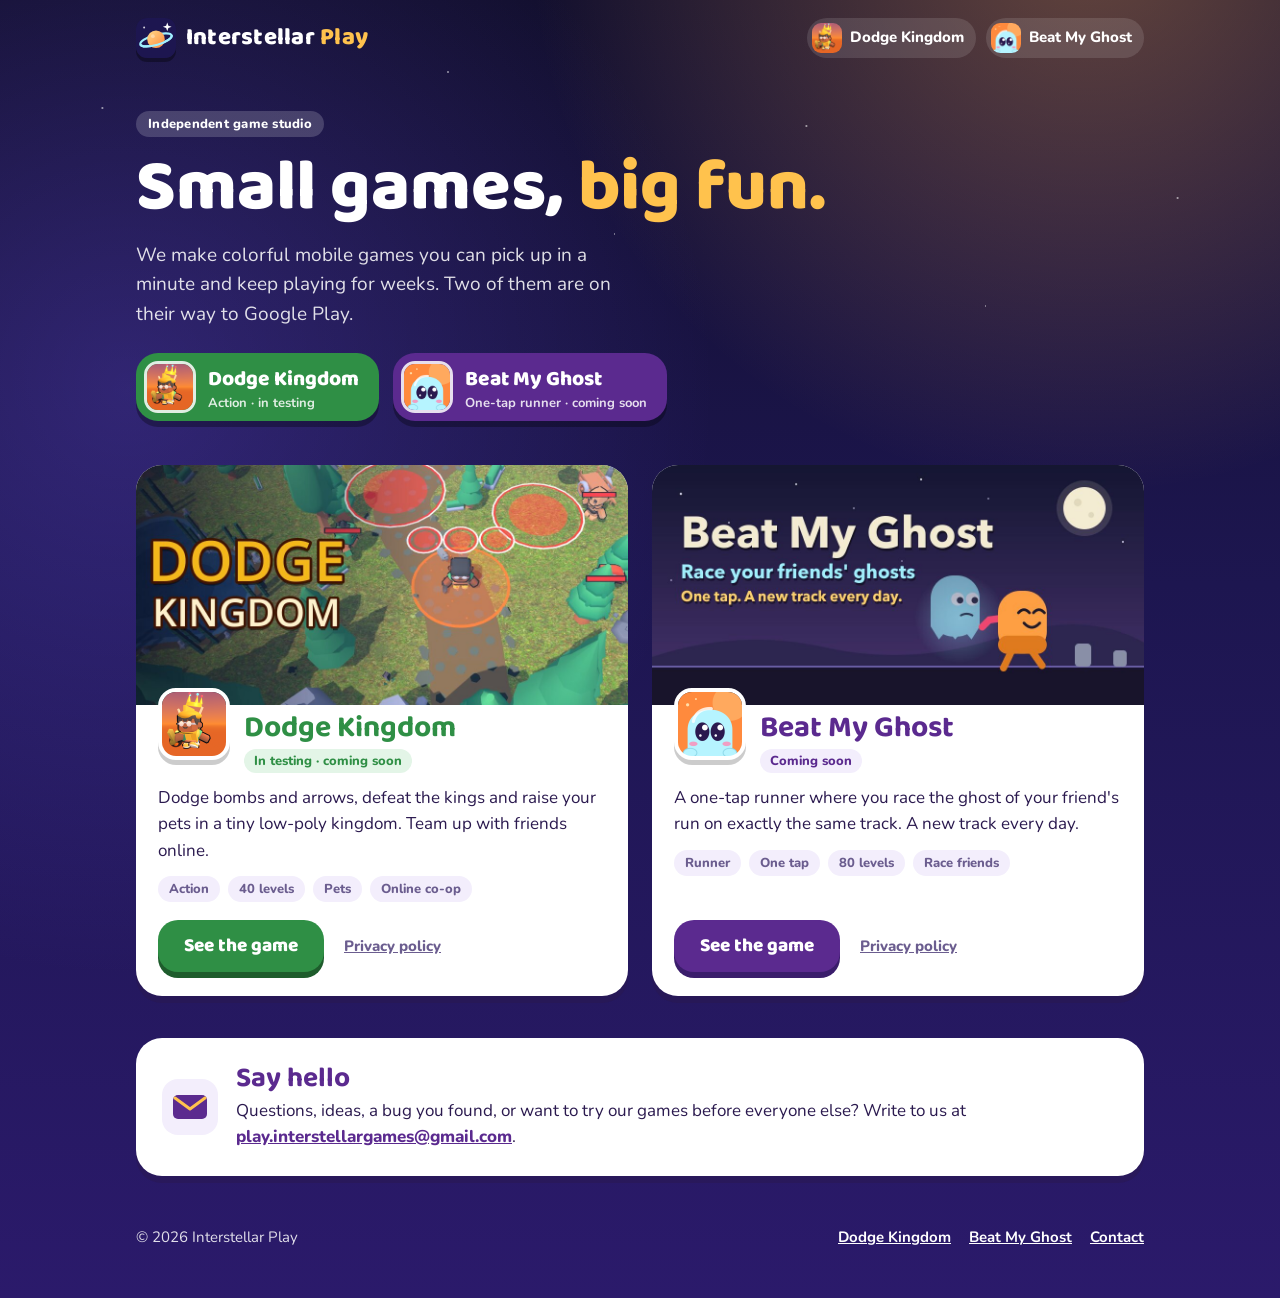
==== commit 33008b5a: "Studio home: the games are visible right away The top bar links straight to Dodge Kingdom and Beat M" ====
--- a/index.html
+++ b/index.html
@@ -65,11 +65,28 @@
 .contact h2 { font-size: 28px; color: var(--sky-2); }
 .contact p { color: var(--ink); margin-top: 4px; }
 .contact a { color: var(--sky-2); font-weight: 800; }
+.top .gamenav { display: flex; gap: 10px; }
+.top .gamenav a { display: inline-flex; align-items: center; gap: 8px; padding: 5px 12px 5px 5px; border-radius: 999px; background: rgba(255, 255, 255, 0.12); color: var(--white); font-weight: 800; font-size: 15px; text-decoration: none; }
+.top .gamenav a:hover { background: rgba(255, 255, 255, 0.22); }
+.top .gamenav img { width: 30px; height: 30px; border-radius: 9px; }
+.picks { display: flex; flex-wrap: wrap; gap: 14px; margin-top: 24px; }
+.pick { display: inline-flex; align-items: center; gap: 12px; padding: 8px 20px 8px 8px; border-radius: 22px; text-decoration: none; font-family: var(--display); font-weight: 800; font-size: 21px; color: #fff; box-shadow: 0 6px 0 rgba(0, 0, 0, 0.3); transition: transform 0.08s ease, box-shadow 0.08s ease; }
+.pick:active { transform: translateY(5px); box-shadow: 0 1px 0 rgba(0, 0, 0, 0.3); }
+.pick img { width: 52px; height: 52px; border-radius: 14px; border: 3px solid rgba(255, 255, 255, 0.85); }
+.pick small { display: block; font-family: var(--body); font-size: 13px; font-weight: 700; opacity: 0.85; line-height: 1.2; }
+.pick.dk { background: #2f8f45; }
+.pick.bmg { background: #5b2a8f; }
+.game h2 a { color: inherit; text-decoration: none; }
+.game h2 a:hover { text-decoration: underline; }
 @media (max-width: 860px) {
   .games { grid-template-columns: 1fr; }
 }
 @media (max-width: 560px) {
   .intro { padding-top: 14px; }
+  .top { flex-wrap: wrap; }
+  .top nav.gamenav { display: flex; width: 100%; }
+  .top .gamenav a { flex: 1; justify-content: center; font-size: 14px; }
+  .pick { flex: 1 1 100%; }
   .contact { grid-template-columns: 1fr; }
   .game .actions .btn { width: auto; flex: 1; }
 }
@@ -82,13 +99,17 @@
       <img class="mark" src="studio-icon.svg" alt="" width="40" height="40">
       <b class="name">Interstellar <span>Play</span></b>
     </a>
-    <nav aria-label="Sections"><a href="#games">Games</a><a href="#contact">Contact</a></nav>
+    <nav class="gamenav" aria-label="Our games"><a href="dodge-kingdom/"><img src="img/dodge-kingdom/icon.png" alt="" width="30" height="30">Dodge Kingdom</a><a href="beat-my-ghost/"><img src="img/beat-my-ghost/icon.png" alt="" width="30" height="30">Beat My Ghost</a></nav>
   </header>
 
   <section class="intro">
     <span class="chip">Independent game studio</span>
     <h1>Small games, <em>big fun.</em></h1>
     <p class="lede">We make colorful mobile games you can pick up in a minute and keep playing for weeks. Two of them are on their way to Google Play.</p>
+    <div class="picks">
+      <a class="pick dk" href="dodge-kingdom/"><img src="img/dodge-kingdom/icon.png" alt="" width="52" height="52"><span>Dodge Kingdom<small>Action · in testing</small></span></a>
+      <a class="pick bmg" href="beat-my-ghost/"><img src="img/beat-my-ghost/icon.png" alt="" width="52" height="52"><span>Beat My Ghost<small>One-tap runner · coming soon</small></span></a>
+    </div>
   </section>
 
   <section class="games" id="games" aria-label="Our games">
@@ -97,7 +118,7 @@
       <div class="body">
         <div class="head">
           <img class="icon" src="img/dodge-kingdom/icon.png" alt="Dodge Kingdom icon" width="72" height="72">
-          <div><h2>Dodge Kingdom</h2><span class="status">In testing · coming soon</span></div>
+          <div><h2><a href="dodge-kingdom/">Dodge Kingdom</a></h2><span class="status">In testing · coming soon</span></div>
         </div>
         <p>Dodge bombs and arrows, defeat the kings and raise your pets in a tiny low-poly kingdom. Team up with friends online.</p>
         <ul class="tags"><li>Action</li><li>40 levels</li><li>Pets</li><li>Online co-op</li></ul>
@@ -110,7 +131,7 @@
       <div class="body">
         <div class="head">
           <img class="icon" src="img/beat-my-ghost/icon.png" alt="Beat My Ghost icon" width="72" height="72">
-          <div><h2>Beat My Ghost</h2><span class="status">Coming soon</span></div>
+          <div><h2><a href="beat-my-ghost/">Beat My Ghost</a></h2><span class="status">Coming soon</span></div>
         </div>
         <p>A one-tap runner where you race the ghost of your friend's run on exactly the same track. A new track every day.</p>
         <ul class="tags"><li>Runner</li><li>One tap</li><li>80 levels</li><li>Race friends</li></ul>
